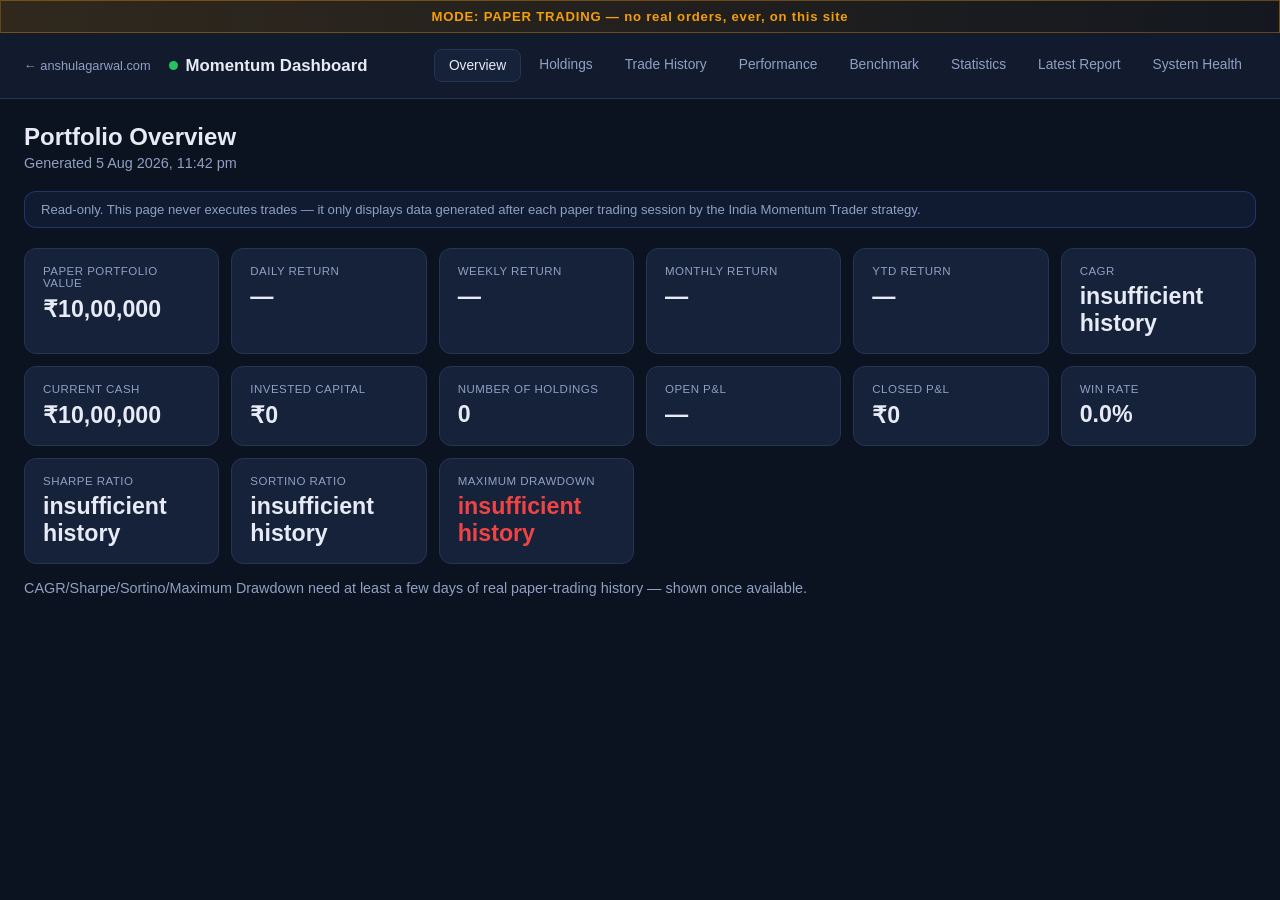
==== momentum-dashboard/index.html @ f4959e39 "Add Momentum Dashboard section Read-only, live-updating dashboard for the India Momentum Trader pape" ====
<!doctype html>
<html lang="en">
<head>
<meta charset="utf-8">
<meta name="viewport" content="width=device-width, initial-scale=1">
<title>Momentum Dashboard — Anshul Agarwal</title>
<meta name="description" content="Read-only performance dashboard for the India Momentum Trader paper portfolio.">
<link rel="stylesheet" href="assets/style.css">
</head>
<body>
<div class="mode-banner">MODE: PAPER TRADING — no real orders, ever, on this site</div>
<div class="topbar">
  <div class="brand"><a href="../index.html" class="back">← anshulagarwal.com</a><span class="dot"></span> Momentum Dashboard</div>
  <nav class="tabs" id="nav-tabs"></nav>
</div>
<main>
  <h1>Portfolio Overview</h1>
  <p class="subtitle" id="generated-at">Loading…</p>
  <div class="read-only-banner">Read-only. This page never executes trades — it only displays data generated after each paper trading session by the India Momentum Trader strategy.</div>

  <div class="kpi-grid" id="kpi-grid"></div>

  <p class="subtitle" id="insufficient-note" style="display:none;"></p>
</main>
<script src="assets/app.js"></script>
<script>
(async function () {
  renderNav("index.html");
  const portfolio = await fetchJSON("portfolio.json");

  document.getElementById("generated-at").textContent = portfolio
    ? `Generated ${fmtDate(portfolio.generated_at)}`
    : "No data yet — the dashboard updates after the next paper trading session.";

  const kpiGrid = document.getElementById("kpi-grid");
  if (!portfolio) {
    kpiGrid.innerHTML = emptyState("No portfolio.json yet.");
    return;
  }

  const cards = [
    { label: "Paper Portfolio Value", value: fmtCurrency(portfolio.portfolio_value) },
    { label: "Daily Return", value: portfolio.today_return ? fmtPct(portfolio.today_return.change_pct) : "—", cls: portfolio.today_return ? signClass(portfolio.today_return.change_pct) : "" },
    { label: "Weekly Return", value: portfolio.weekly_return ? fmtPct(portfolio.weekly_return.change_pct) : "—", cls: portfolio.weekly_return ? signClass(portfolio.weekly_return.change_pct) : "" },
    { label: "Monthly Return", value: portfolio.monthly_return ? fmtPct(portfolio.monthly_return.change_pct) : "—", cls: portfolio.monthly_return ? signClass(portfolio.monthly_return.change_pct) : "" },
    { label: "YTD Return", value: portfolio.ytd_return ? fmtPct(portfolio.ytd_return.change_pct) : "—", cls: portfolio.ytd_return ? signClass(portfolio.ytd_return.change_pct) : "" },
    { label: "CAGR", value: portfolio.cagr_pct !== null ? fmtPct(portfolio.cagr_pct) : "insufficient history" },
    { label: "Current Cash", value: fmtCurrency(portfolio.cash) },
    { label: "Invested Capital", value: fmtCurrency(portfolio.invested_capital) },
    { label: "Number of Holdings", value: portfolio.num_holdings },
    { label: "Open P&L", value: fmtCurrency(portfolio.open_pnl), cls: signClass(portfolio.open_pnl) },
    { label: "Closed P&L", value: fmtCurrency(portfolio.closed_pnl), cls: signClass(portfolio.closed_pnl) },
    { label: "Win Rate", value: fmtPct(portfolio.win_rate_pct, 1) },
    { label: "Sharpe Ratio", value: portfolio.sharpe_ratio !== null ? fmtNum(portfolio.sharpe_ratio) : "insufficient history" },
    { label: "Sortino Ratio", value: portfolio.sortino_ratio !== null ? fmtNum(portfolio.sortino_ratio) : "insufficient history" },
    { label: "Maximum Drawdown", value: portfolio.max_drawdown_pct !== null ? fmtPct(portfolio.max_drawdown_pct) : "insufficient history", cls: "neg" },
  ];
  kpiGrid.innerHTML = cards.map(c => `
    <div class="kpi-card"><div class="label">${c.label}</div><div class="value ${c.cls || ""}">${c.value}</div></div>`).join("");

  if (!portfolio.equity_history_sufficient) {
    document.getElementById("insufficient-note").style.display = "block";
    document.getElementById("insufficient-note").textContent =
      "CAGR/Sharpe/Sortino/Maximum Drawdown need at least a few days of real paper-trading history — shown once available.";
  }
})();
</script>
</body>
</html>
---- momentum-dashboard/assets/style.css ----
:root {
  --bg: #0b1220;
  --bg-elevated: #121b2e;
  --card: #16213a;
  --border: #263553;
  --text: #e6ebf5;
  --text-muted: #8fa0c3;
  --accent: #4f8cff;
  --green: #22c55e;
  --red: #ef4444;
  --amber: #f59e0b;
  --radius: 12px;
}

* { box-sizing: border-box; }

html, body {
  margin: 0;
  padding: 0;
  background: var(--bg);
  color: var(--text);
  font-family: -apple-system, BlinkMacSystemFont, "Segoe UI", Roboto, Helvetica, Arial, sans-serif;
  -webkit-font-smoothing: antialiased;
}

a { color: var(--accent); text-decoration: none; }
a:hover { text-decoration: underline; }

.topbar {
  display: flex;
  align-items: center;
  justify-content: space-between;
  padding: 16px 24px;
  background: var(--bg-elevated);
  border-bottom: 1px solid var(--border);
  position: sticky;
  top: 0;
  z-index: 10;
  flex-wrap: wrap;
  gap: 12px;
}

.brand {
  font-weight: 700;
  font-size: 1.05rem;
  display: flex;
  align-items: center;
  gap: 8px;
}
.brand .dot { width: 9px; height: 9px; border-radius: 50%; background: var(--green); display: inline-block; }
.brand a.back { color: var(--text-muted); font-size: 0.8rem; font-weight: 500; margin-right: 10px; }

nav.tabs { display: flex; gap: 4px; flex-wrap: wrap; }
nav.tabs a {
  color: var(--text-muted);
  padding: 8px 14px;
  border-radius: 8px;
  font-size: 0.86rem;
  font-weight: 500;
}
nav.tabs a:hover { background: rgba(255,255,255,0.05); text-decoration: none; color: var(--text); }
nav.tabs a.active { background: var(--card); color: var(--text); border: 1px solid var(--border); }

.mode-banner {
  background: linear-gradient(90deg, rgba(245,158,11,0.16), rgba(245,158,11,0.04));
  border: 1px solid rgba(245,158,11,0.35);
  color: var(--amber);
  font-weight: 700;
  letter-spacing: 0.06em;
  font-size: 0.82rem;
  text-align: center;
  padding: 8px 12px;
}

main {
  max-width: 1280px;
  margin: 0 auto;
  padding: 24px;
}

h1 { font-size: 1.5rem; margin: 0 0 4px; }
h2 { font-size: 1.1rem; margin: 32px 0 12px; color: var(--text); border-bottom: 1px solid var(--border); padding-bottom: 8px; }
.subtitle { color: var(--text-muted); font-size: 0.9rem; margin: 0 0 20px; }

.kpi-grid {
  display: grid;
  grid-template-columns: repeat(auto-fit, minmax(170px, 1fr));
  gap: 12px;
  margin: 16px 0;
}
.kpi-card {
  background: var(--card);
  border: 1px solid var(--border);
  border-radius: var(--radius);
  padding: 16px 18px;
}
.kpi-card .label { color: var(--text-muted); font-size: 0.72rem; text-transform: uppercase; letter-spacing: 0.04em; }
.kpi-card .value { font-size: 1.45rem; font-weight: 700; margin-top: 6px; font-variant-numeric: tabular-nums; }
.kpi-card .value.pos { color: var(--green); }
.kpi-card .value.neg { color: var(--red); }
.kpi-card .sub { font-size: 0.76rem; color: var(--text-muted); margin-top: 2px; }

.panel {
  background: var(--card);
  border: 1px solid var(--border);
  border-radius: var(--radius);
  padding: 20px;
  margin-bottom: 20px;
}
.panel h3 { margin: 0 0 14px; font-size: 0.95rem; color: var(--text-muted); text-transform: uppercase; letter-spacing: 0.03em; }

.grid-2 { display: grid; grid-template-columns: 1fr 1fr; gap: 20px; }
.grid-3 { display: grid; grid-template-columns: repeat(3, 1fr); gap: 20px; }
@media (max-width: 860px) { .grid-2, .grid-3 { grid-template-columns: 1fr; } }

table { width: 100%; border-collapse: collapse; font-size: 0.86rem; }
th, td { text-align: left; padding: 9px 12px; border-bottom: 1px solid var(--border); white-space: nowrap; }
th { color: var(--text-muted); font-weight: 600; font-size: 0.72rem; text-transform: uppercase; letter-spacing: 0.03em; }
tbody tr:hover { background: rgba(255,255,255,0.03); }
.table-scroll { overflow-x: auto; }

.pos { color: var(--green); } .neg { color: var(--red); } .muted { color: var(--text-muted); }

.badge { display: inline-block; padding: 2px 9px; border-radius: 999px; font-size: 0.72rem; font-weight: 600; }
.badge.ok { background: rgba(34,197,94,0.15); color: var(--green); }
.badge.bad { background: rgba(239,68,68,0.15); color: var(--red); }
.badge.warn { background: rgba(245,158,11,0.15); color: var(--amber); }
.badge.na { background: rgba(143,160,195,0.15); color: var(--text-muted); }

.empty-state { color: var(--text-muted); text-align: center; padding: 40px 20px; font-size: 0.92rem; }

.footer-note { color: var(--text-muted); font-size: 0.78rem; text-align: center; margin: 32px 0 12px; }

canvas { max-width: 100%; }

.read-only-banner {
  background: rgba(79,140,255,0.08);
  border: 1px solid rgba(79,140,255,0.25);
  border-radius: var(--radius);
  padding: 10px 16px;
  font-size: 0.82rem;
  color: var(--text-muted);
  margin-bottom: 20px;
}

.pdf-list { list-style: none; padding: 0; margin: 0; }
.pdf-list li { padding: 8px 0; border-bottom: 1px solid var(--border); display: flex; justify-content: space-between; align-items: center; }
.pdf-list li:last-child { border-bottom: none; }
.pdf-list a.download { font-size: 0.82rem; }

@media (max-width: 640px) {
  main { padding: 16px; }
  .topbar { padding: 12px 16px; }
  nav.tabs a { padding: 6px 10px; font-size: 0.8rem; }
  table { font-size: 0.78rem; }
}
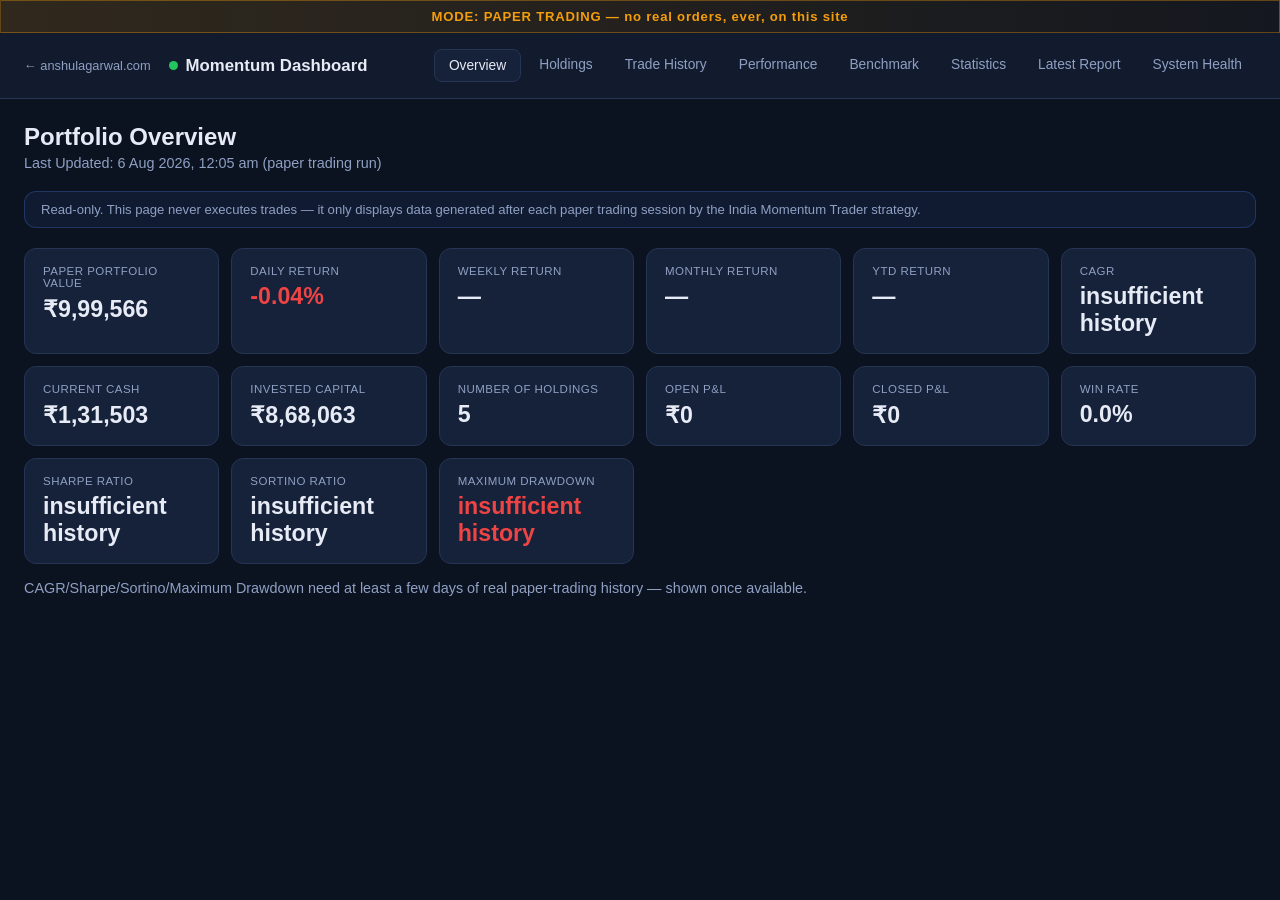
==== commit 3dc35c61: "Show real paper-trading-run timestamp on every dashboard page Replaces the script-generation timesta" ====
--- a/momentum-dashboard/index.html
+++ b/momentum-dashboard/index.html
@@ -29,7 +29,7 @@
   const portfolio = await fetchJSON("portfolio.json");
 
   document.getElementById("generated-at").textContent = portfolio
-    ? `Generated ${fmtDate(portfolio.generated_at)}`
+    ? `Last Updated: ${fmtDate(portfolio.as_of)} (paper trading run)`
     : "No data yet — the dashboard updates after the next paper trading session.";
 
   const kpiGrid = document.getElementById("kpi-grid");
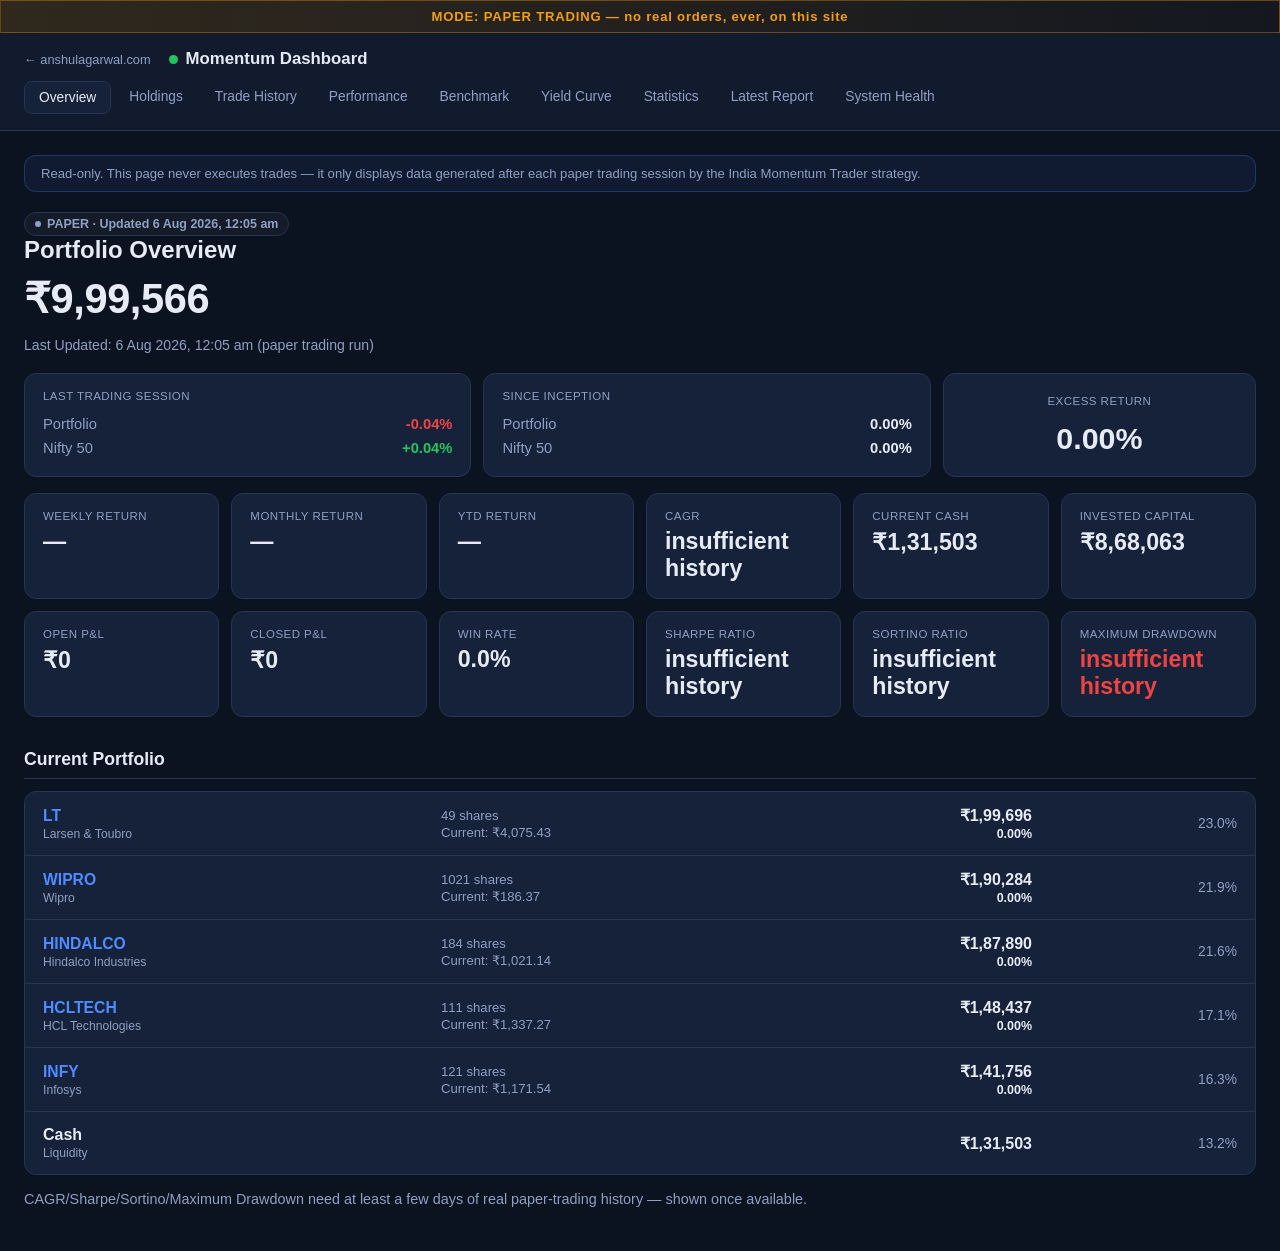
==== commit 58a182d6: "Redesign Overview and Trade History to mimic undervalued.ai's AI Fund layout - index.html: fund-styl" ====
--- a/momentum-dashboard/index.html
+++ b/momentum-dashboard/index.html
@@ -14,40 +14,94 @@
   <nav class="tabs" id="nav-tabs"></nav>
 </div>
 <main>
-  <h1>Portfolio Overview</h1>
-  <p class="subtitle" id="generated-at">Loading…</p>
   <div class="read-only-banner">Read-only. This page never executes trades — it only displays data generated after each paper trading session by the India Momentum Trader strategy.</div>
+
+  <div class="fund-hero">
+    <span class="market-status closed" id="market-status">Loading…</span>
+    <h1>Portfolio Overview</h1>
+    <div class="hero-value" id="hero-value">Loading…</div>
+    <p class="hero-sub" id="hero-sub"></p>
+
+    <div class="compare-grid" id="compare-grid" style="display:none;">
+      <div class="compare-card">
+        <div class="compare-label">Last Trading Session</div>
+        <div class="compare-row"><span class="compare-name">Portfolio</span><span class="compare-val" id="ltd-port"></span></div>
+        <div class="compare-row"><span class="compare-name" id="ltd-bench-name">Benchmark</span><span class="compare-val" id="ltd-bench"></span></div>
+      </div>
+      <div class="compare-card">
+        <div class="compare-label">Since Inception</div>
+        <div class="compare-row"><span class="compare-name">Portfolio</span><span class="compare-val" id="overall-port"></span></div>
+        <div class="compare-row"><span class="compare-name" id="overall-bench-name">Benchmark</span><span class="compare-val" id="overall-bench"></span></div>
+      </div>
+      <div class="compare-card excess">
+        <div class="compare-label">Excess Return</div>
+        <div class="excess-val" id="excess-val"></div>
+      </div>
+    </div>
+  </div>
 
   <div class="kpi-grid" id="kpi-grid"></div>
 
-  <p class="subtitle" id="insufficient-note" style="display:none;"></p>
+  <h2>Current Portfolio</h2>
+  <div class="position-list" id="position-list"></div>
+
+  <p class="subtitle" id="insufficient-note" style="display:none; margin-top:16px;"></p>
 </main>
 <script src="assets/app.js"></script>
 <script>
 (async function () {
   renderNav("index.html");
-  const portfolio = await fetchJSON("portfolio.json");
+  const [portfolio, holdings] = await Promise.all([fetchJSON("portfolio.json"), fetchJSON("holdings.json")]);
 
-  document.getElementById("generated-at").textContent = portfolio
+  document.getElementById("hero-sub").textContent = portfolio
     ? `Last Updated: ${fmtDate(portfolio.as_of)} (paper trading run)`
     : "No data yet — the dashboard updates after the next paper trading session.";
 
-  const kpiGrid = document.getElementById("kpi-grid");
+  const statusEl = document.getElementById("market-status");
+  statusEl.innerHTML = `<span class="live-dot"></span> ${portfolio ? "PAPER" : "—"} · Updated ${portfolio ? fmtDate(portfolio.as_of) : "—"}`;
+
   if (!portfolio) {
-    kpiGrid.innerHTML = emptyState("No portfolio.json yet.");
+    document.getElementById("hero-value").textContent = "—";
+    document.getElementById("kpi-grid").innerHTML = emptyState("No portfolio.json yet.");
+    document.getElementById("position-list").innerHTML = emptyState("No positions yet.");
     return;
   }
 
+  document.getElementById("hero-value").textContent = fmtCurrency(portfolio.portfolio_value);
+
+  const bc = portfolio.benchmark_comparison;
+  if (bc && bc.available) {
+    document.getElementById("compare-grid").style.display = "";
+    document.getElementById("ltd-bench-name").textContent = bc.benchmark_name;
+    document.getElementById("overall-bench-name").textContent = bc.benchmark_name;
+
+    const ltdPort = document.getElementById("ltd-port");
+    ltdPort.textContent = bc.portfolio_daily_pct !== null ? fmtPct(bc.portfolio_daily_pct) : "—";
+    ltdPort.className = "compare-val " + signClass(bc.portfolio_daily_pct);
+    const ltdBench = document.getElementById("ltd-bench");
+    ltdBench.textContent = fmtPct(bc.benchmark_daily_pct);
+    ltdBench.className = "compare-val " + signClass(bc.benchmark_daily_pct);
+
+    const ovPort = document.getElementById("overall-port");
+    ovPort.textContent = bc.portfolio_since_inception_pct !== null ? fmtPct(bc.portfolio_since_inception_pct) : "—";
+    ovPort.className = "compare-val " + signClass(bc.portfolio_since_inception_pct);
+    const ovBench = document.getElementById("overall-bench");
+    ovBench.textContent = bc.benchmark_since_inception_pct !== null ? fmtPct(bc.benchmark_since_inception_pct) : "—";
+    ovBench.className = "compare-val " + signClass(bc.benchmark_since_inception_pct);
+
+    const excessEl = document.getElementById("excess-val");
+    excessEl.textContent = bc.excess_return_pct !== null ? fmtPct(bc.excess_return_pct) : "—";
+    excessEl.className = "excess-val " + signClass(bc.excess_return_pct);
+  }
+
+  const kpiGrid = document.getElementById("kpi-grid");
   const cards = [
-    { label: "Paper Portfolio Value", value: fmtCurrency(portfolio.portfolio_value) },
-    { label: "Daily Return", value: portfolio.today_return ? fmtPct(portfolio.today_return.change_pct) : "—", cls: portfolio.today_return ? signClass(portfolio.today_return.change_pct) : "" },
     { label: "Weekly Return", value: portfolio.weekly_return ? fmtPct(portfolio.weekly_return.change_pct) : "—", cls: portfolio.weekly_return ? signClass(portfolio.weekly_return.change_pct) : "" },
     { label: "Monthly Return", value: portfolio.monthly_return ? fmtPct(portfolio.monthly_return.change_pct) : "—", cls: portfolio.monthly_return ? signClass(portfolio.monthly_return.change_pct) : "" },
     { label: "YTD Return", value: portfolio.ytd_return ? fmtPct(portfolio.ytd_return.change_pct) : "—", cls: portfolio.ytd_return ? signClass(portfolio.ytd_return.change_pct) : "" },
     { label: "CAGR", value: portfolio.cagr_pct !== null ? fmtPct(portfolio.cagr_pct) : "insufficient history" },
     { label: "Current Cash", value: fmtCurrency(portfolio.cash) },
     { label: "Invested Capital", value: fmtCurrency(portfolio.invested_capital) },
-    { label: "Number of Holdings", value: portfolio.num_holdings },
     { label: "Open P&L", value: fmtCurrency(portfolio.open_pnl), cls: signClass(portfolio.open_pnl) },
     { label: "Closed P&L", value: fmtCurrency(portfolio.closed_pnl), cls: signClass(portfolio.closed_pnl) },
     { label: "Win Rate", value: fmtPct(portfolio.win_rate_pct, 1) },
@@ -58,6 +112,35 @@
   kpiGrid.innerHTML = cards.map(c => `
     <div class="kpi-card"><div class="label">${c.label}</div><div class="value ${c.cls || ""}">${c.value}</div></div>`).join("");
 
+  const posList = document.getElementById("position-list");
+  const hRows = (holdings && holdings.holdings) || [];
+  if (!hRows.length) {
+    posList.innerHTML = emptyState("No open positions.");
+  } else {
+    posList.innerHTML = hRows.map(h => `
+      <div class="position-row">
+        <div class="position-ticker">
+          <a href="holdings.html">${h.ticker.replace(".NS", "")}</a>
+          <span class="position-company">${h.company || h.sector || ""}</span>
+        </div>
+        <div class="position-mid">
+          <span>${h.shares} shares</span>
+          <span>Current: ${fmtCurrency(h.current_price, 2)}</span>
+        </div>
+        <div class="position-value">
+          ${fmtCurrency(h.current_price * h.shares)}
+          <span class="position-change ${signClass(h.current_return_pct)}">${fmtPct(h.current_return_pct)}</span>
+        </div>
+        <div class="position-weight">${h.weight_pct !== null ? h.weight_pct.toFixed(1) + "%" : "—"}</div>
+      </div>`).join("") + `
+      <div class="position-row cash-row">
+        <div class="position-ticker"><span style="font-weight:700;">Cash</span><span class="position-company">Liquidity</span></div>
+        <div class="position-mid"></div>
+        <div class="position-value">${fmtCurrency(portfolio.cash)}</div>
+        <div class="position-weight">${portfolio.portfolio_value ? (portfolio.cash / portfolio.portfolio_value * 100).toFixed(1) + "%" : "—"}</div>
+      </div>`;
+  }
+
   if (!portfolio.equity_history_sufficient) {
     document.getElementById("insufficient-note").style.display = "block";
     document.getElementById("insufficient-note").textContent =
--- a/momentum-dashboard/assets/style.css
+++ b/momentum-dashboard/assets/style.css
@@ -23,8 +23,39 @@
   -webkit-font-smoothing: antialiased;
 }
 
-a { color: var(--accent); text-decoration: none; }
+/* Fixed, viewport-sized glow layer (not on body's own background) so it
+   never scrolls/repeats oddly, and stays subtle rather than a flat panel
+   of color — this alone is most of the difference between "a dashboard"
+   and something that feels like it has depth. */
+body::before {
+  content: "";
+  position: fixed;
+  inset: 0;
+  z-index: -1;
+  background:
+    radial-gradient(760px circle at 12% -10%, rgba(79,140,255,0.10), transparent 55%),
+    radial-gradient(620px circle at 100% 0%, rgba(34,197,94,0.06), transparent 50%);
+  pointer-events: none;
+}
+
+a { color: var(--accent); text-decoration: none; transition: color 0.15s ease; }
 a:hover { text-decoration: underline; }
+
+@media (prefers-reduced-motion: no-preference) {
+  @keyframes fadeInUp { from { opacity: 0; transform: translateY(10px); } to { opacity: 1; transform: translateY(0); } }
+  .kpi-card, .panel {
+    animation: fadeInUp 0.45s cubic-bezier(0.16, 1, 0.3, 1) both;
+  }
+  /* Stagger by position so cards settle in one after another rather than
+     all popping at once — index within each grid/section, capped so a
+     long table page doesn't end with a multi-second last delay. */
+  .kpi-grid > *:nth-child(1), .panel:nth-of-type(1) { animation-delay: 0.02s; }
+  .kpi-grid > *:nth-child(2), .panel:nth-of-type(2) { animation-delay: 0.06s; }
+  .kpi-grid > *:nth-child(3), .panel:nth-of-type(3) { animation-delay: 0.10s; }
+  .kpi-grid > *:nth-child(4), .panel:nth-of-type(4) { animation-delay: 0.14s; }
+  .kpi-grid > *:nth-child(5), .panel:nth-of-type(5) { animation-delay: 0.18s; }
+  .kpi-grid > *:nth-child(n+6) { animation-delay: 0.20s; }
+}
 
 .topbar {
   display: flex;
@@ -57,8 +88,9 @@
   border-radius: 8px;
   font-size: 0.86rem;
   font-weight: 500;
-}
-nav.tabs a:hover { background: rgba(255,255,255,0.05); text-decoration: none; color: var(--text); }
+  transition: background-color 0.15s ease, color 0.15s ease, transform 0.15s ease;
+}
+nav.tabs a:hover { background: rgba(255,255,255,0.05); text-decoration: none; color: var(--text); transform: translateY(-1px); }
 nav.tabs a.active { background: var(--card); color: var(--text); border: 1px solid var(--border); }
 
 .mode-banner {
@@ -93,7 +125,9 @@
   border: 1px solid var(--border);
   border-radius: var(--radius);
   padding: 16px 18px;
-}
+  transition: transform 0.2s cubic-bezier(0.16, 1, 0.3, 1), border-color 0.2s ease, box-shadow 0.2s ease;
+}
+.kpi-card:hover { transform: translateY(-2px); border-color: rgba(79,140,255,0.4); box-shadow: 0 8px 24px -12px rgba(0,0,0,0.5); }
 .kpi-card .label { color: var(--text-muted); font-size: 0.72rem; text-transform: uppercase; letter-spacing: 0.04em; }
 .kpi-card .value { font-size: 1.45rem; font-weight: 700; margin-top: 6px; font-variant-numeric: tabular-nums; }
 .kpi-card .value.pos { color: var(--green); }
@@ -106,7 +140,9 @@
   border-radius: var(--radius);
   padding: 20px;
   margin-bottom: 20px;
-}
+  transition: border-color 0.2s ease;
+}
+.panel:hover { border-color: rgba(255,255,255,0.14); }
 .panel h3 { margin: 0 0 14px; font-size: 0.95rem; color: var(--text-muted); text-transform: uppercase; letter-spacing: 0.03em; }
 
 .grid-2 { display: grid; grid-template-columns: 1fr 1fr; gap: 20px; }
@@ -116,8 +152,11 @@
 table { width: 100%; border-collapse: collapse; font-size: 0.86rem; }
 th, td { text-align: left; padding: 9px 12px; border-bottom: 1px solid var(--border); white-space: nowrap; }
 th { color: var(--text-muted); font-weight: 600; font-size: 0.72rem; text-transform: uppercase; letter-spacing: 0.03em; }
-tbody tr:hover { background: rgba(255,255,255,0.03); }
+tbody tr { transition: background-color 0.12s ease; }
+tbody tr:hover { background: rgba(255,255,255,0.04); }
 .table-scroll { overflow-x: auto; }
+
+canvas { cursor: crosshair; }
 
 .pos { color: var(--green); } .neg { color: var(--red); } .muted { color: var(--text-muted); }
 
@@ -148,6 +187,107 @@
 .pdf-list li:last-child { border-bottom: none; }
 .pdf-list a.download { font-size: 0.82rem; }
 
+/* ── Fund overview hero (index.html) — mirrors the "AI Fund Overview"
+   layout pattern: headline value, day-vs-benchmark and since-inception
+   -vs-benchmark comparisons side by side, excess return called out on
+   its own. ─────────────────────────────────────────────────────────── */
+.fund-hero { margin-bottom: 8px; }
+.market-status {
+  display: inline-flex; align-items: center; gap: 6px;
+  font-size: 0.78rem; color: var(--text-muted); font-weight: 600;
+  padding: 4px 10px; border-radius: 999px; background: rgba(255,255,255,0.04);
+  border: 1px solid var(--border);
+}
+.market-status .live-dot { width: 6px; height: 6px; border-radius: 50%; background: var(--green); }
+.market-status.closed .live-dot { background: var(--text-muted); }
+@media (prefers-reduced-motion: no-preference) {
+  .market-status:not(.closed) .live-dot { animation: pulseDot 1.8s ease-in-out infinite; }
+  @keyframes pulseDot { 0%, 100% { opacity: 1; } 50% { opacity: 0.35; } }
+}
+
+.hero-value { font-size: 2.6rem; font-weight: 800; margin: 10px 0 2px; font-variant-numeric: tabular-nums; letter-spacing: -0.01em; }
+.hero-sub { color: var(--text-muted); font-size: 0.88rem; margin-bottom: 20px; }
+
+.compare-grid { display: grid; grid-template-columns: 1fr 1fr 0.7fr; gap: 12px; margin-bottom: 8px; }
+@media (max-width: 760px) { .compare-grid { grid-template-columns: 1fr; } }
+.compare-card {
+  background: var(--card); border: 1px solid var(--border); border-radius: var(--radius);
+  padding: 16px 18px; transition: border-color 0.2s ease, transform 0.2s cubic-bezier(0.16,1,0.3,1);
+}
+.compare-card:hover { border-color: rgba(79,140,255,0.35); transform: translateY(-2px); }
+.compare-label { color: var(--text-muted); font-size: 0.72rem; text-transform: uppercase; letter-spacing: 0.04em; margin-bottom: 10px; }
+.compare-row { display: flex; justify-content: space-between; align-items: baseline; padding: 4px 0; font-size: 0.92rem; }
+.compare-row .compare-name { color: var(--text-muted); }
+.compare-val { font-weight: 700; font-variant-numeric: tabular-nums; }
+.compare-card.excess { display: flex; flex-direction: column; justify-content: center; align-items: center; text-align: center; }
+.excess-val { font-size: 1.9rem; font-weight: 800; margin-top: 4px; font-variant-numeric: tabular-nums; }
+
+/* ── Position rows (index.html "Current Portfolio") — compact
+   ticker/shares/price/value/day-change/weight line, denser and more
+   scannable than a full table for a short holdings list. ────────────── */
+.position-list { display: flex; flex-direction: column; gap: 1px; background: var(--border); border-radius: var(--radius); overflow: hidden; border: 1px solid var(--border); }
+.position-row {
+  display: grid;
+  grid-template-columns: 1.4fr 1fr 1.1fr 0.7fr;
+  align-items: center;
+  gap: 12px;
+  padding: 14px 18px;
+  background: var(--card);
+  transition: background-color 0.15s ease;
+}
+.position-row:hover { background: var(--bg-elevated); }
+.position-row.cash-row { grid-template-columns: 1.4fr 1fr 1.1fr 0.7fr; }
+.position-ticker { display: flex; flex-direction: column; gap: 2px; }
+.position-ticker a { font-weight: 700; font-size: 0.98rem; }
+.position-company { color: var(--text-muted); font-size: 0.76rem; }
+.position-mid { display: flex; flex-direction: column; gap: 2px; font-size: 0.82rem; color: var(--text-muted); font-variant-numeric: tabular-nums; }
+.position-value { text-align: right; font-weight: 700; font-variant-numeric: tabular-nums; }
+.position-change { display: block; font-size: 0.78rem; font-weight: 600; margin-top: 2px; }
+.position-weight { text-align: right; color: var(--text-muted); font-size: 0.86rem; font-variant-numeric: tabular-nums; }
+@media (max-width: 640px) {
+  .position-row { grid-template-columns: 1fr 1fr; row-gap: 6px; }
+  .position-weight { text-align: left; }
+}
+
+/* ── Trade cards (trades.html) — BUY/SELL badge, real mechanical reason
+   (not fabricated narrative), bought->sold flow for closed trades. ──── */
+.trade-card {
+  background: var(--card); border: 1px solid var(--border); border-radius: var(--radius);
+  padding: 18px 20px; margin-bottom: 14px; transition: border-color 0.2s ease, transform 0.2s cubic-bezier(0.16,1,0.3,1);
+}
+.trade-card:hover { border-color: rgba(255,255,255,0.16); transform: translateY(-1px); }
+.trade-card-header { display: flex; align-items: center; gap: 10px; margin-bottom: 12px; flex-wrap: wrap; }
+.trade-badge { font-size: 0.72rem; font-weight: 800; letter-spacing: 0.05em; padding: 3px 10px; border-radius: 6px; }
+.trade-badge.buy { background: rgba(34,197,94,0.15); color: var(--green); }
+.trade-badge.sell { background: rgba(79,140,255,0.15); color: var(--accent); }
+.trade-date { color: var(--text-muted); font-size: 0.8rem; }
+.trade-ticker { font-weight: 700; font-size: 1.02rem; }
+.trade-company { color: var(--text-muted); font-size: 0.85rem; }
+.trade-headline-val { margin-left: auto; text-align: right; font-weight: 800; font-size: 1.1rem; font-variant-numeric: tabular-nums; }
+.trade-headline-sub { color: var(--text-muted); font-size: 0.78rem; text-align: right; }
+
+.trade-reason-label { color: var(--text-muted); font-size: 0.72rem; text-transform: uppercase; letter-spacing: 0.04em; margin-bottom: 4px; }
+.trade-reason-text { font-size: 0.9rem; line-height: 1.5; margin-bottom: 12px; }
+
+.roundtrip { display: flex; align-items: center; gap: 10px; font-size: 0.86rem; margin-bottom: 12px; flex-wrap: wrap; }
+.roundtrip .rt-leg { display: flex; flex-direction: column; }
+.roundtrip .rt-leg .rt-label { color: var(--text-muted); font-size: 0.7rem; text-transform: uppercase; letter-spacing: 0.03em; }
+.roundtrip .rt-leg .rt-val { font-weight: 700; font-variant-numeric: tabular-nums; }
+.roundtrip .rt-arrow { color: var(--text-muted); }
+
+.trade-stats-grid { display: grid; grid-template-columns: repeat(auto-fit, minmax(120px, 1fr)); gap: 10px; padding-top: 12px; border-top: 1px solid var(--border); }
+.trade-stat .label { color: var(--text-muted); font-size: 0.7rem; text-transform: uppercase; letter-spacing: 0.03em; }
+.trade-stat .value { font-size: 0.9rem; font-weight: 600; margin-top: 2px; font-variant-numeric: tabular-nums; }
+
+.trade-filter { display: flex; gap: 8px; margin-bottom: 16px; }
+.trade-filter button {
+  background: var(--card); border: 1px solid var(--border); color: var(--text-muted);
+  padding: 6px 14px; border-radius: 999px; font-size: 0.82rem; font-weight: 600; cursor: pointer;
+  transition: all 0.15s ease;
+}
+.trade-filter button:hover { color: var(--text); border-color: rgba(79,140,255,0.4); }
+.trade-filter button.active { background: var(--accent); color: #fff; border-color: var(--accent); }
+
 @media (max-width: 640px) {
   main { padding: 16px; }
   .topbar { padding: 12px 16px; }
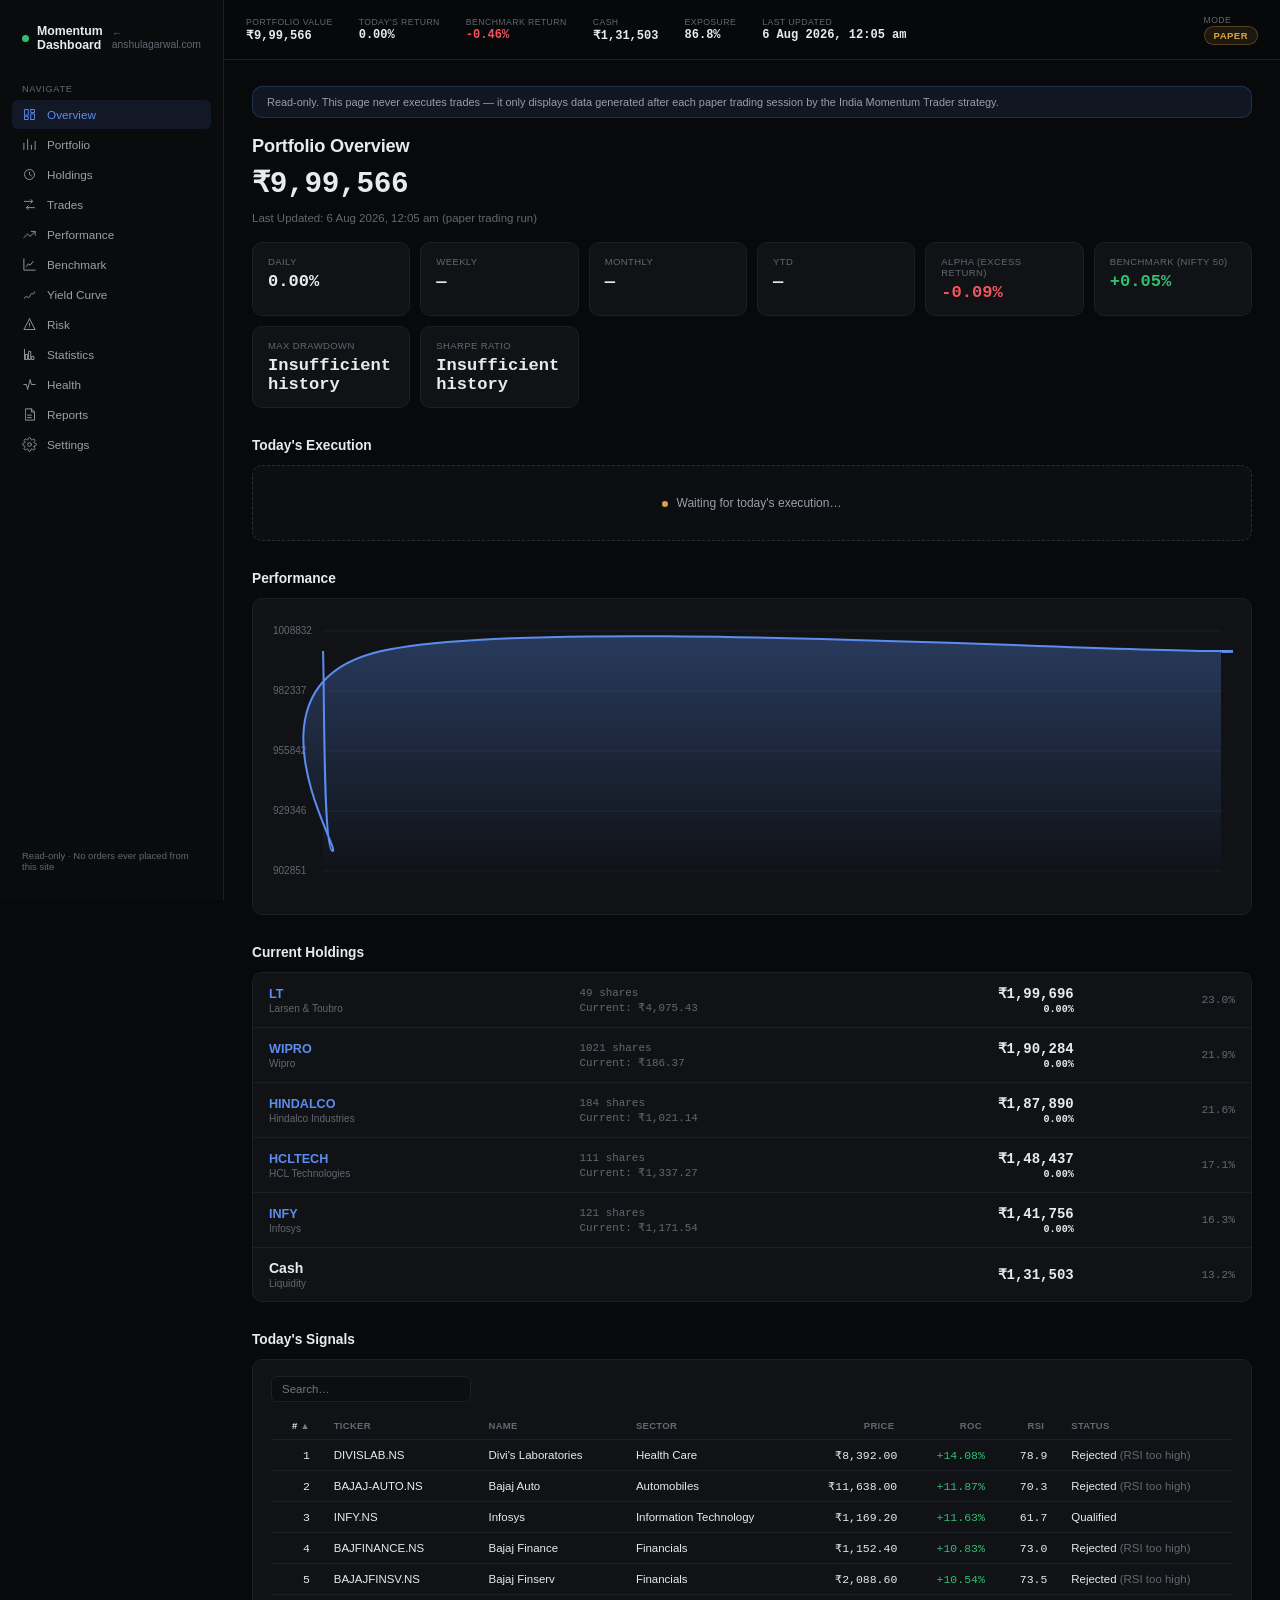
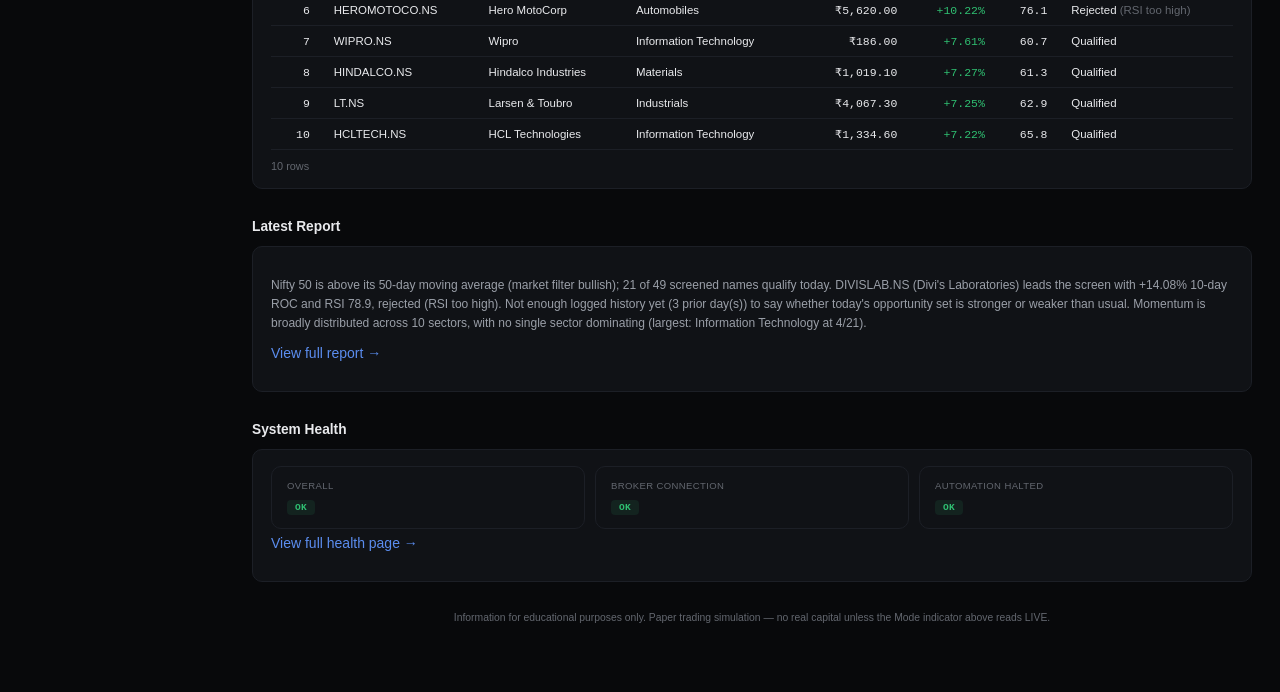
==== commit 750ce92b: "Institutional redesign: sidebar nav, real today's-execution status, new pages No changes to trading " ====
--- a/momentum-dashboard/index.html
+++ b/momentum-dashboard/index.html
@@ -3,114 +3,131 @@
 <head>
 <meta charset="utf-8">
 <meta name="viewport" content="width=device-width, initial-scale=1">
-<title>Momentum Dashboard — Anshul Agarwal</title>
-<meta name="description" content="Read-only performance dashboard for the India Momentum Trader paper portfolio.">
-<link rel="stylesheet" href="assets/style.css">
+<title>Momentum Dashboard — Overview</title>
+<meta name="description" content="Read-only institutional-style analytics dashboard for the India Momentum Trader paper portfolio.">
+<link rel="stylesheet" href="assets/style.css?v=2">
 </head>
 <body>
-<div class="mode-banner">MODE: PAPER TRADING — no real orders, ever, on this site</div>
-<div class="topbar">
-  <div class="brand"><a href="../index.html" class="back">← anshulagarwal.com</a><span class="dot"></span> Momentum Dashboard</div>
-  <nav class="tabs" id="nav-tabs"></nav>
+<div class="app-shell" id="app-root">
+  <aside class="sidebar">
+    <div class="sidebar-brand">
+      <span class="dot"></span> Momentum Dashboard
+      <a href="../index.html" class="back">← anshulagarwal.com</a>
+    </div>
+    <div class="sidebar-section-label">Navigate</div>
+    <nav class="sidebar-nav"></nav>
+    <div class="sidebar-footer">Read-only · No orders ever placed from this site</div>
+  </aside>
+  <div>
+    <div class="topbar-v2">
+      <button class="sidebar-toggle" aria-label="Toggle menu">
+        <svg width="16" height="16" viewBox="0 0 24 24" fill="none" stroke="currentColor" stroke-width="2" stroke-linecap="round"><path d="M3 6h18M3 12h18M3 18h18"/></svg>
+      </button>
+      <div class="stat-chip"><span class="stat-label">Portfolio Value</span><span class="stat-value" id="tb-value">—</span></div>
+      <div class="stat-chip"><span class="stat-label">Today's Return</span><span class="stat-value" id="tb-today">—</span></div>
+      <div class="stat-chip"><span class="stat-label">Benchmark Return</span><span class="stat-value" id="tb-bench">—</span></div>
+      <div class="stat-chip"><span class="stat-label">Cash</span><span class="stat-value" id="tb-cash">—</span></div>
+      <div class="stat-chip"><span class="stat-label">Exposure</span><span class="stat-value" id="tb-exposure">—</span></div>
+      <div class="stat-chip"><span class="stat-label">Last Updated</span><span class="stat-value" id="tb-updated">—</span></div>
+      <div class="stat-chip mode-chip"><span class="stat-label">Mode</span><span class="mode-pill" id="tb-mode">—</span></div>
+    </div>
+    <main class="content">
+      <div class="read-only-banner fade-in">Read-only. This page never executes trades — it only displays data generated after each paper trading session by the India Momentum Trader strategy.</div>
+
+      <h1 class="fade-in">Portfolio Overview</h1>
+      <div class="hero-value fade-in" id="hero-value">—</div>
+      <p class="hero-sub fade-in" id="hero-sub">Loading…</p>
+
+      <div class="kpi-grid" id="hero-kpi-grid"></div>
+
+      <h2>Today's Execution</h2>
+      <div id="execution-status"></div>
+
+      <h2>Performance</h2>
+      <div class="panel fade-in">
+        <canvas id="equity-canvas" style="width:100%; height:280px;"></canvas>
+      </div>
+
+      <h2>Current Holdings</h2>
+      <div class="position-list fade-in" id="position-list"></div>
+
+      <h2>Today's Signals</h2>
+      <div class="panel fade-in">
+        <div id="signals-table"></div>
+      </div>
+
+      <h2>Latest Report</h2>
+      <div class="panel fade-in" id="latest-report-panel"></div>
+
+      <h2>System Health</h2>
+      <div class="panel fade-in" id="health-summary-panel"></div>
+
+      <p class="footer-note">Information for educational purposes only. Paper trading simulation — no real capital unless the Mode indicator above reads LIVE.</p>
+    </main>
+  </div>
 </div>
-<main>
-  <div class="read-only-banner">Read-only. This page never executes trades — it only displays data generated after each paper trading session by the India Momentum Trader strategy.</div>
-
-  <div class="fund-hero">
-    <span class="market-status closed" id="market-status">Loading…</span>
-    <h1>Portfolio Overview</h1>
-    <div class="hero-value" id="hero-value">Loading…</div>
-    <p class="hero-sub" id="hero-sub"></p>
-
-    <div class="compare-grid" id="compare-grid" style="display:none;">
-      <div class="compare-card">
-        <div class="compare-label">Last Trading Session</div>
-        <div class="compare-row"><span class="compare-name">Portfolio</span><span class="compare-val" id="ltd-port"></span></div>
-        <div class="compare-row"><span class="compare-name" id="ltd-bench-name">Benchmark</span><span class="compare-val" id="ltd-bench"></span></div>
-      </div>
-      <div class="compare-card">
-        <div class="compare-label">Since Inception</div>
-        <div class="compare-row"><span class="compare-name">Portfolio</span><span class="compare-val" id="overall-port"></span></div>
-        <div class="compare-row"><span class="compare-name" id="overall-bench-name">Benchmark</span><span class="compare-val" id="overall-bench"></span></div>
-      </div>
-      <div class="compare-card excess">
-        <div class="compare-label">Excess Return</div>
-        <div class="excess-val" id="excess-val"></div>
-      </div>
-    </div>
-  </div>
-
-  <div class="kpi-grid" id="kpi-grid"></div>
-
-  <h2>Current Portfolio</h2>
-  <div class="position-list" id="position-list"></div>
-
-  <p class="subtitle" id="insufficient-note" style="display:none; margin-top:16px;"></p>
-</main>
-<script src="assets/app.js"></script>
+<script src="assets/app.js?v=2"></script>
 <script>
 (async function () {
-  renderNav("index.html");
-  const [portfolio, holdings] = await Promise.all([fetchJSON("portfolio.json"), fetchJSON("holdings.json")]);
+  renderShell("index.html");
+  const [portfolio, holdings, performance, report, health] = await Promise.all([
+    fetchJSON("portfolio.json"), fetchJSON("holdings.json"), fetchJSON("performance.json"),
+    fetchJSON("latest_report.json"), fetchJSON("health.json"),
+  ]);
 
   document.getElementById("hero-sub").textContent = portfolio
     ? `Last Updated: ${fmtDate(portfolio.as_of)} (paper trading run)`
     : "No data yet — the dashboard updates after the next paper trading session.";
 
-  const statusEl = document.getElementById("market-status");
-  statusEl.innerHTML = `<span class="live-dot"></span> ${portfolio ? "PAPER" : "—"} · Updated ${portfolio ? fmtDate(portfolio.as_of) : "—"}`;
-
   if (!portfolio) {
     document.getElementById("hero-value").textContent = "—";
-    document.getElementById("kpi-grid").innerHTML = emptyState("No portfolio.json yet.");
-    document.getElementById("position-list").innerHTML = emptyState("No positions yet.");
-    return;
+    document.getElementById("hero-kpi-grid").innerHTML = emptyState("No portfolio.json yet.");
+  } else {
+    document.getElementById("hero-value").textContent = fmtCurrency(portfolio.portfolio_value);
+    const bc = portfolio.benchmark_comparison || {};
+    const cards = [
+      { label: "Daily", value: portfolio.today_return ? fmtPct(portfolio.today_return.change_pct) : "—", cls: portfolio.today_return ? signClass(portfolio.today_return.change_pct) : "" },
+      { label: "Weekly", value: portfolio.weekly_return ? fmtPct(portfolio.weekly_return.change_pct) : "—", cls: portfolio.weekly_return ? signClass(portfolio.weekly_return.change_pct) : "" },
+      { label: "Monthly", value: portfolio.monthly_return ? fmtPct(portfolio.monthly_return.change_pct) : "—", cls: portfolio.monthly_return ? signClass(portfolio.monthly_return.change_pct) : "" },
+      { label: "YTD", value: portfolio.ytd_return ? fmtPct(portfolio.ytd_return.change_pct) : "—", cls: portfolio.ytd_return ? signClass(portfolio.ytd_return.change_pct) : "" },
+      { label: "Alpha (Excess Return)", value: bc.available && bc.excess_return_pct !== null ? fmtPct(bc.excess_return_pct) : "—", cls: bc.available ? signClass(bc.excess_return_pct) : "" },
+      { label: `Benchmark (${bc.benchmark_name || "Nifty 50"})`, value: bc.available && bc.benchmark_since_inception_pct !== null ? fmtPct(bc.benchmark_since_inception_pct) : "—", cls: bc.available ? signClass(bc.benchmark_since_inception_pct) : "" },
+      { label: "Max Drawdown", value: portfolio.max_drawdown_pct !== null ? fmtPct(portfolio.max_drawdown_pct) : "Insufficient history", cls: portfolio.max_drawdown_pct !== null ? "neg" : "" },
+      { label: "Sharpe Ratio", value: portfolio.sharpe_ratio !== null ? fmtNum(portfolio.sharpe_ratio) : "Insufficient history" },
+    ];
+    document.getElementById("hero-kpi-grid").innerHTML = cards.map(c => `
+      <div class="kpi-card fade-in"><div class="label">${c.label}</div><div class="value ${c.cls || ""}">${c.value}</div></div>`).join("");
   }
 
-  document.getElementById("hero-value").textContent = fmtCurrency(portfolio.portfolio_value);
-
-  const bc = portfolio.benchmark_comparison;
-  if (bc && bc.available) {
-    document.getElementById("compare-grid").style.display = "";
-    document.getElementById("ltd-bench-name").textContent = bc.benchmark_name;
-    document.getElementById("overall-bench-name").textContent = bc.benchmark_name;
-
-    const ltdPort = document.getElementById("ltd-port");
-    ltdPort.textContent = bc.portfolio_daily_pct !== null ? fmtPct(bc.portfolio_daily_pct) : "—";
-    ltdPort.className = "compare-val " + signClass(bc.portfolio_daily_pct);
-    const ltdBench = document.getElementById("ltd-bench");
-    ltdBench.textContent = fmtPct(bc.benchmark_daily_pct);
-    ltdBench.className = "compare-val " + signClass(bc.benchmark_daily_pct);
-
-    const ovPort = document.getElementById("overall-port");
-    ovPort.textContent = bc.portfolio_since_inception_pct !== null ? fmtPct(bc.portfolio_since_inception_pct) : "—";
-    ovPort.className = "compare-val " + signClass(bc.portfolio_since_inception_pct);
-    const ovBench = document.getElementById("overall-bench");
-    ovBench.textContent = bc.benchmark_since_inception_pct !== null ? fmtPct(bc.benchmark_since_inception_pct) : "—";
-    ovBench.className = "compare-val " + signClass(bc.benchmark_since_inception_pct);
-
-    const excessEl = document.getElementById("excess-val");
-    excessEl.textContent = bc.excess_return_pct !== null ? fmtPct(bc.excess_return_pct) : "—";
-    excessEl.className = "excess-val " + signClass(bc.excess_return_pct);
+  // Today's Execution — never show placeholder/fabricated fills; only
+  // real fills from an execute (or confirmed intraday exit) entry whose
+  // own timestamp is actually today, IST. See json_export.py's
+  // build_latest_report_json() / _entry_ist_date().
+  const execEl = document.getElementById("execution-status");
+  const exec = report && report.today_execution;
+  if (!exec || !exec.executed) {
+    execEl.innerHTML = `<div class="wait-state"><span class="wait-dot"></span>Waiting for today's execution…</div>`;
+  } else if (!exec.fills || exec.fills.length === 0) {
+    execEl.innerHTML = `<div class="wait-state"><span class="wait-dot"></span>Execution complete — no trades today.</div>`;
+  } else {
+    execEl.innerHTML = `<div class="panel"><div class="table-scroll"><table><thead><tr>
+      <th>Symbol</th><th>Action</th><th>Qty</th><th>Price</th><th>Time</th></tr></thead><tbody>
+      ${exec.fills.map(f => `<tr>
+        <td class="text-cell"><strong>${(f.symbol || "").replace(".NS", "")}</strong></td>
+        <td class="${f.action === "BUY" ? "pos" : ""}">${f.action}</td>
+        <td>${f.qty}</td><td>${fmtCurrency(f.price, 2)}</td>
+        <td class="text-cell muted">${fmtDate(f.timestamp)}</td>
+      </tr>`).join("")}
+      </tbody></table></div></div>`;
   }
 
-  const kpiGrid = document.getElementById("kpi-grid");
-  const cards = [
-    { label: "Weekly Return", value: portfolio.weekly_return ? fmtPct(portfolio.weekly_return.change_pct) : "—", cls: portfolio.weekly_return ? signClass(portfolio.weekly_return.change_pct) : "" },
-    { label: "Monthly Return", value: portfolio.monthly_return ? fmtPct(portfolio.monthly_return.change_pct) : "—", cls: portfolio.monthly_return ? signClass(portfolio.monthly_return.change_pct) : "" },
-    { label: "YTD Return", value: portfolio.ytd_return ? fmtPct(portfolio.ytd_return.change_pct) : "—", cls: portfolio.ytd_return ? signClass(portfolio.ytd_return.change_pct) : "" },
-    { label: "CAGR", value: portfolio.cagr_pct !== null ? fmtPct(portfolio.cagr_pct) : "insufficient history" },
-    { label: "Current Cash", value: fmtCurrency(portfolio.cash) },
-    { label: "Invested Capital", value: fmtCurrency(portfolio.invested_capital) },
-    { label: "Open P&L", value: fmtCurrency(portfolio.open_pnl), cls: signClass(portfolio.open_pnl) },
-    { label: "Closed P&L", value: fmtCurrency(portfolio.closed_pnl), cls: signClass(portfolio.closed_pnl) },
-    { label: "Win Rate", value: fmtPct(portfolio.win_rate_pct, 1) },
-    { label: "Sharpe Ratio", value: portfolio.sharpe_ratio !== null ? fmtNum(portfolio.sharpe_ratio) : "insufficient history" },
-    { label: "Sortino Ratio", value: portfolio.sortino_ratio !== null ? fmtNum(portfolio.sortino_ratio) : "insufficient history" },
-    { label: "Maximum Drawdown", value: portfolio.max_drawdown_pct !== null ? fmtPct(portfolio.max_drawdown_pct) : "insufficient history", cls: "neg" },
-  ];
-  kpiGrid.innerHTML = cards.map(c => `
-    <div class="kpi-card"><div class="label">${c.label}</div><div class="value ${c.cls || ""}">${c.value}</div></div>`).join("");
+  if (performance && performance.available) {
+    simpleLineChart("equity-canvas", [
+      { label: "Portfolio", color: CHART_COLORS.portfolio, points: seriesFromDict(performance.equity_curve) },
+    ], { yDecimals: 0, tooltipLabel: (p) => fmtCurrency(p[1]) });
+  } else {
+    document.getElementById("equity-canvas").parentElement.innerHTML = emptyState("Not enough equity history yet.");
+  }
 
   const posList = document.getElementById("position-list");
   const hRows = (holdings && holdings.holdings) || [];
@@ -119,32 +136,52 @@
   } else {
     posList.innerHTML = hRows.map(h => `
       <div class="position-row">
-        <div class="position-ticker">
-          <a href="holdings.html">${h.ticker.replace(".NS", "")}</a>
-          <span class="position-company">${h.company || h.sector || ""}</span>
-        </div>
-        <div class="position-mid">
-          <span>${h.shares} shares</span>
-          <span>Current: ${fmtCurrency(h.current_price, 2)}</span>
-        </div>
-        <div class="position-value">
-          ${fmtCurrency(h.current_price * h.shares)}
-          <span class="position-change ${signClass(h.current_return_pct)}">${fmtPct(h.current_return_pct)}</span>
-        </div>
+        <div class="position-ticker"><a href="holdings.html">${h.ticker.replace(".NS", "")}</a><span class="position-company">${h.company || h.sector || ""}</span></div>
+        <div class="position-mid"><span>${h.shares} shares</span><span>Current: ${fmtCurrency(h.current_price, 2)}</span></div>
+        <div class="position-value">${fmtCurrency(h.current_price * h.shares)}<span class="position-change ${signClass(h.current_return_pct)}">${fmtPct(h.current_return_pct)}</span></div>
         <div class="position-weight">${h.weight_pct !== null ? h.weight_pct.toFixed(1) + "%" : "—"}</div>
-      </div>`).join("") + `
+      </div>`).join("") + (portfolio ? `
       <div class="position-row cash-row">
-        <div class="position-ticker"><span style="font-weight:700;">Cash</span><span class="position-company">Liquidity</span></div>
+        <div class="position-ticker"><span style="font-weight:650;">Cash</span><span class="position-company">Liquidity</span></div>
         <div class="position-mid"></div>
         <div class="position-value">${fmtCurrency(portfolio.cash)}</div>
         <div class="position-weight">${portfolio.portfolio_value ? (portfolio.cash / portfolio.portfolio_value * 100).toFixed(1) + "%" : "—"}</div>
-      </div>`;
+      </div>` : "");
   }
 
-  if (!portfolio.equity_history_sufficient) {
-    document.getElementById("insufficient-note").style.display = "block";
-    document.getElementById("insufficient-note").textContent =
-      "CAGR/Sharpe/Sortino/Maximum Drawdown need at least a few days of real paper-trading history — shown once available.";
+  const candidates = (report && report.top_10_candidates) || [];
+  renderDataTable("signals-table",
+    [
+      { key: "rank", label: "#", align: "right" },
+      { key: "ticker", label: "Ticker", textCell: true },
+      { key: "name", label: "Name", textCell: true },
+      { key: "sector", label: "Sector", textCell: true },
+      { key: "price", label: "Price", align: "right", format: (r) => fmtCurrency(r.price, 2) },
+      { key: "roc_pct", label: "ROC", align: "right", format: (r) => `<span class="${signClass(r.roc_pct)}">${fmtPct(r.roc_pct)}</span>` },
+      { key: "rsi", label: "RSI", align: "right", format: (r) => fmtNum(r.rsi, 1) },
+      { key: "status", label: "Status", textCell: true, format: (r) => r.status + (r.reason ? ` <span class="muted">(${r.reason})</span>` : "") },
+    ],
+    candidates,
+    { searchKeys: ["ticker", "name", "sector"], pageSize: 10, defaultSort: "rank", defaultSortDir: "asc", emptyMsg: "No screening data yet." }
+  );
+
+  const reportPanel = document.getElementById("latest-report-panel");
+  if (report && report.commentary) {
+    reportPanel.innerHTML = `<p style="line-height:1.6; color:var(--text-secondary); font-size:0.86rem;">${report.commentary}</p>
+      <p style="margin-top:10px;"><a href="report.html">View full report →</a></p>`;
+  } else {
+    reportPanel.innerHTML = emptyState("No report generated yet.") + `<p style="text-align:center;"><a href="report.html">View report page →</a></p>`;
+  }
+
+  const healthPanel = document.getElementById("health-summary-panel");
+  if (health) {
+    healthPanel.innerHTML = `<div class="kpi-grid" style="margin:0;">
+      <div class="kpi-card"><div class="label">Overall</div><div class="value">${statusBadge(health.overall_healthy)}</div></div>
+      <div class="kpi-card"><div class="label">Broker Connection</div><div class="value">${statusBadge(health.broker_connection ? health.broker_connection.ok : null)}</div></div>
+      <div class="kpi-card"><div class="label">Automation Halted</div><div class="value">${statusBadge(health.automation_halted === false ? true : health.automation_halted === true ? false : null)}</div></div>
+    </div><p style="margin-top:6px;"><a href="health.html">View full health page →</a></p>`;
+  } else {
+    healthPanel.innerHTML = emptyState("No health data yet.");
   }
 })();
 </script>
--- a/momentum-dashboard/assets/style.css
+++ b/momentum-dashboard/assets/style.css
@@ -1,15 +1,47 @@
+/* Momentum Dashboard — institutional analytics platform design system.
+   No external fonts/icons/CDNs (zero-dependency principle preserved) —
+   "premium typography" here means a careful system-font stack + tabular
+   monospace for numbers, not a webfont. */
+
 :root {
-  --bg: #0b1220;
-  --bg-elevated: #121b2e;
-  --card: #16213a;
-  --border: #263553;
-  --text: #e6ebf5;
-  --text-muted: #8fa0c3;
-  --accent: #4f8cff;
-  --green: #22c55e;
-  --red: #ef4444;
-  --amber: #f59e0b;
-  --radius: 12px;
+  /* Surface */
+  --bg: #08090b;
+  --bg-elevated: #0c0e11;
+  --sidebar-bg: #0a0b0d;
+  --card: #101216;
+  --card-hover: #131519;
+  --border: #1c1f26;
+  --border-strong: #2a2e37;
+
+  /* Text */
+  --text: #e9eaed;
+  --text-secondary: #9a9fa8;
+  --text-muted: #63676f;
+
+  /* Semantic — used only for their stated meaning, never decoration */
+  --green: #2fbf71;
+  --green-bg: rgba(47, 191, 113, 0.10);
+  --red: #f0555c;
+  --red-bg: rgba(240, 85, 92, 0.10);
+  --blue: #5b8def;
+  --blue-bg: rgba(91, 141, 239, 0.10);
+  --amber: #d9a441;
+  --amber-bg: rgba(217, 164, 65, 0.10);
+
+  --shadow-sm: 0 1px 2px rgba(0, 0, 0, 0.35);
+  --shadow-md: 0 6px 20px -8px rgba(0, 0, 0, 0.5);
+
+  --radius-sm: 6px;
+  --radius: 10px;
+  --radius-lg: 14px;
+
+  --sidebar-w: 224px;
+  --topbar-h: 60px;
+
+  --font-sans: -apple-system, BlinkMacSystemFont, "Segoe UI Variable", "Segoe UI", Inter, Roboto, Helvetica, Arial, sans-serif;
+  --font-mono: ui-monospace, "SF Mono", "Cascadia Code", "Roboto Mono", Consolas, monospace;
+
+  color-scheme: dark;
 }
 
 * { box-sizing: border-box; }
@@ -19,278 +51,331 @@
   padding: 0;
   background: var(--bg);
   color: var(--text);
-  font-family: -apple-system, BlinkMacSystemFont, "Segoe UI", Roboto, Helvetica, Arial, sans-serif;
+  font-family: var(--font-sans);
+  font-size: 14px;
   -webkit-font-smoothing: antialiased;
-}
-
-/* Fixed, viewport-sized glow layer (not on body's own background) so it
-   never scrolls/repeats oddly, and stays subtle rather than a flat panel
-   of color — this alone is most of the difference between "a dashboard"
-   and something that feels like it has depth. */
-body::before {
-  content: "";
-  position: fixed;
-  inset: 0;
-  z-index: -1;
-  background:
-    radial-gradient(760px circle at 12% -10%, rgba(79,140,255,0.10), transparent 55%),
-    radial-gradient(620px circle at 100% 0%, rgba(34,197,94,0.06), transparent 50%);
-  pointer-events: none;
-}
-
-a { color: var(--accent); text-decoration: none; transition: color 0.15s ease; }
+  text-rendering: optimizeLegibility;
+  /* Hard safety net: the topbar's stat-chip row is intentionally allowed
+     to overflow ITS OWN box (scrolls via overflow-x:auto on .topbar-v2)
+     on narrow screens, but that must never translate into the whole page
+     gaining a horizontal scrollbar. */
+  overflow-x: hidden;
+  max-width: 100vw;
+}
+
+a { color: var(--blue); text-decoration: none; }
 a:hover { text-decoration: underline; }
 
+.num, .tabular { font-variant-numeric: tabular-nums; font-feature-settings: "tnum" 1; }
+
+::selection { background: rgba(91, 141, 239, 0.28); }
+
 @media (prefers-reduced-motion: no-preference) {
-  @keyframes fadeInUp { from { opacity: 0; transform: translateY(10px); } to { opacity: 1; transform: translateY(0); } }
-  .kpi-card, .panel {
-    animation: fadeInUp 0.45s cubic-bezier(0.16, 1, 0.3, 1) both;
+  @keyframes fadeIn { from { opacity: 0; transform: translateY(6px); } to { opacity: 1; transform: translateY(0); } }
+  .fade-in { animation: fadeIn 0.35s cubic-bezier(0.16, 1, 0.3, 1) both; }
+  .fade-in:nth-of-type(2) { animation-delay: 0.03s; }
+  .fade-in:nth-of-type(3) { animation-delay: 0.06s; }
+  .fade-in:nth-of-type(4) { animation-delay: 0.09s; }
+  .fade-in:nth-of-type(n+5) { animation-delay: 0.1s; }
+
+  @keyframes shimmer { 0% { background-position: -200px 0; } 100% { background-position: 200px 0; } }
+  .skeleton {
+    background: linear-gradient(90deg, var(--card) 25%, var(--card-hover) 37%, var(--card) 63%);
+    background-size: 400px 100%;
+    animation: shimmer 1.4s ease infinite;
+    border-radius: var(--radius-sm);
   }
-  /* Stagger by position so cards settle in one after another rather than
-     all popping at once — index within each grid/section, capped so a
-     long table page doesn't end with a multi-second last delay. */
-  .kpi-grid > *:nth-child(1), .panel:nth-of-type(1) { animation-delay: 0.02s; }
-  .kpi-grid > *:nth-child(2), .panel:nth-of-type(2) { animation-delay: 0.06s; }
-  .kpi-grid > *:nth-child(3), .panel:nth-of-type(3) { animation-delay: 0.10s; }
-  .kpi-grid > *:nth-child(4), .panel:nth-of-type(4) { animation-delay: 0.14s; }
-  .kpi-grid > *:nth-child(5), .panel:nth-of-type(5) { animation-delay: 0.18s; }
-  .kpi-grid > *:nth-child(n+6) { animation-delay: 0.20s; }
-}
-
-.topbar {
-  display: flex;
-  align-items: center;
-  justify-content: space-between;
-  padding: 16px 24px;
-  background: var(--bg-elevated);
-  border-bottom: 1px solid var(--border);
+}
+@media (prefers-reduced-motion: reduce) {
+  .skeleton { background: var(--card); }
+}
+
+/* ── App shell: sidebar + topbar + main ─────────────────────────────── */
+.app-shell {
+  display: grid;
+  grid-template-columns: var(--sidebar-w) 1fr;
+  min-height: 100vh;
+}
+/* Grid items default to min-width:auto, which lets a wide non-wrapping
+   child (the topbar's stat-chip row) force this whole column - and the
+   page - wider than the viewport instead of scrolling internally via its
+   own overflow-x:auto. min-width:0 here is what makes that internal
+   scroll actually take effect instead of blowing out the layout. */
+.app-shell > div { min-width: 0; width: 100%; }
+
+.sidebar {
+  grid-row: 1 / span 2;
+  background: var(--sidebar-bg);
+  border-right: 1px solid var(--border);
+  padding: 18px 12px;
   position: sticky;
   top: 0;
-  z-index: 10;
-  flex-wrap: wrap;
-  gap: 12px;
-}
-
-.brand {
-  font-weight: 700;
-  font-size: 1.05rem;
+  height: 100vh;
+  overflow-y: auto;
   display: flex;
-  align-items: center;
-  gap: 8px;
-}
-.brand .dot { width: 9px; height: 9px; border-radius: 50%; background: var(--green); display: inline-block; }
-.brand a.back { color: var(--text-muted); font-size: 0.8rem; font-weight: 500; margin-right: 10px; }
-
-nav.tabs { display: flex; gap: 4px; flex-wrap: wrap; }
-nav.tabs a {
-  color: var(--text-muted);
-  padding: 8px 14px;
-  border-radius: 8px;
-  font-size: 0.86rem;
-  font-weight: 500;
-  transition: background-color 0.15s ease, color 0.15s ease, transform 0.15s ease;
-}
-nav.tabs a:hover { background: rgba(255,255,255,0.05); text-decoration: none; color: var(--text); transform: translateY(-1px); }
-nav.tabs a.active { background: var(--card); color: var(--text); border: 1px solid var(--border); }
-
-.mode-banner {
-  background: linear-gradient(90deg, rgba(245,158,11,0.16), rgba(245,158,11,0.04));
-  border: 1px solid rgba(245,158,11,0.35);
-  color: var(--amber);
-  font-weight: 700;
-  letter-spacing: 0.06em;
-  font-size: 0.82rem;
-  text-align: center;
-  padding: 8px 12px;
-}
-
-main {
-  max-width: 1280px;
-  margin: 0 auto;
-  padding: 24px;
-}
-
-h1 { font-size: 1.5rem; margin: 0 0 4px; }
-h2 { font-size: 1.1rem; margin: 32px 0 12px; color: var(--text); border-bottom: 1px solid var(--border); padding-bottom: 8px; }
-.subtitle { color: var(--text-muted); font-size: 0.9rem; margin: 0 0 20px; }
-
-.kpi-grid {
-  display: grid;
-  grid-template-columns: repeat(auto-fit, minmax(170px, 1fr));
-  gap: 12px;
-  margin: 16px 0;
-}
-.kpi-card {
+  flex-direction: column;
+}
+.sidebar-brand {
+  display: flex; align-items: center; gap: 8px;
+  padding: 6px 10px 18px;
+  font-weight: 600; font-size: 0.88rem; color: var(--text);
+}
+.sidebar-brand .dot { width: 7px; height: 7px; border-radius: 50%; background: var(--green); flex-shrink: 0; }
+.sidebar-brand .back { color: var(--text-muted); font-size: 0.74rem; display: block; font-weight: 500; margin-top: 2px; }
+
+.sidebar-section-label {
+  font-size: 0.66rem; text-transform: uppercase; letter-spacing: 0.07em;
+  color: var(--text-muted); padding: 14px 10px 6px;
+}
+.sidebar-nav { display: flex; flex-direction: column; gap: 1px; }
+.sidebar-nav a {
+  display: flex; align-items: center; gap: 10px;
+  padding: 7px 10px; border-radius: var(--radius-sm);
+  color: var(--text-secondary); font-size: 0.84rem; font-weight: 500;
+  transition: background-color 0.14s ease, color 0.14s ease;
+}
+.sidebar-nav a:hover { background: rgba(255, 255, 255, 0.035); color: var(--text); text-decoration: none; }
+.sidebar-nav a.active { background: var(--blue-bg); color: var(--blue); }
+.sidebar-nav a .icon { width: 15px; height: 15px; flex-shrink: 0; opacity: 0.9; }
+.sidebar-footer { margin-top: auto; padding: 10px; font-size: 0.68rem; color: var(--text-muted); }
+
+.sidebar-toggle { display: none; }
+
+/* Top stats bar */
+.topbar-v2 {
+  height: var(--topbar-h);
+  border-bottom: 1px solid var(--border);
+  background: rgba(8, 9, 11, 0.85);
+  backdrop-filter: blur(10px);
+  -webkit-backdrop-filter: blur(10px);
+  position: sticky; top: 0; z-index: 20;
+  display: flex; align-items: center;
+  padding: 0 22px;
+  gap: 26px;
+  overflow-x: auto;
+}
+.stat-chip { display: flex; flex-direction: column; gap: 1px; white-space: nowrap; }
+.stat-chip .stat-label { font-size: 0.62rem; text-transform: uppercase; letter-spacing: 0.05em; color: var(--text-muted); }
+.stat-chip .stat-value { font-size: 0.86rem; font-weight: 650; font-family: var(--font-mono); font-variant-numeric: tabular-nums; }
+.stat-chip .stat-value.pos { color: var(--green); }
+.stat-chip .stat-value.neg { color: var(--red); }
+.stat-chip.mode-chip { margin-left: auto; }
+.stat-chip .mode-pill {
+  font-size: 0.68rem; font-weight: 700; letter-spacing: 0.05em;
+  padding: 3px 9px; border-radius: 999px;
+  background: var(--amber-bg); color: var(--amber); border: 1px solid rgba(217,164,65,0.3);
+}
+.stat-chip .mode-pill.live { background: var(--red-bg); color: var(--red); border-color: rgba(240,85,92,0.35); }
+
+main.content { padding: 26px 28px 60px; max-width: 1360px; }
+
+/* Legacy simple-nav (kept for any page not yet migrated) */
+.topbar { display: none; }
+.mode-banner { display: none; }
+
+h1 { font-size: 1.3rem; font-weight: 650; margin: 0 0 4px; letter-spacing: -0.01em; }
+h2 { font-size: 0.98rem; font-weight: 650; margin: 30px 0 12px; color: var(--text); }
+h3 { font-size: 0.86rem; font-weight: 650; margin: 0; }
+.subtitle { color: var(--text-muted); font-size: 0.82rem; margin: 0 0 18px; }
+.section-desc { color: var(--text-muted); font-size: 0.8rem; margin: -6px 0 16px; }
+
+/* ── Cards / panels — flatter, denser, institutional (not oversized) ─── */
+.panel {
   background: var(--card);
   border: 1px solid var(--border);
   border-radius: var(--radius);
   padding: 16px 18px;
-  transition: transform 0.2s cubic-bezier(0.16, 1, 0.3, 1), border-color 0.2s ease, box-shadow 0.2s ease;
-}
-.kpi-card:hover { transform: translateY(-2px); border-color: rgba(79,140,255,0.4); box-shadow: 0 8px 24px -12px rgba(0,0,0,0.5); }
-.kpi-card .label { color: var(--text-muted); font-size: 0.72rem; text-transform: uppercase; letter-spacing: 0.04em; }
-.kpi-card .value { font-size: 1.45rem; font-weight: 700; margin-top: 6px; font-variant-numeric: tabular-nums; }
+  margin-bottom: 16px;
+  transition: border-color 0.15s ease;
+}
+.panel:hover { border-color: var(--border-strong); }
+.panel-header { display: flex; align-items: center; justify-content: space-between; margin-bottom: 12px; }
+.panel h3 { color: var(--text-secondary); text-transform: uppercase; letter-spacing: 0.04em; font-size: 0.72rem; }
+
+.kpi-grid { display: grid; grid-template-columns: repeat(auto-fit, minmax(148px, 1fr)); gap: 10px; margin: 4px 0 20px; }
+.kpi-card {
+  background: var(--card); border: 1px solid var(--border); border-radius: var(--radius);
+  padding: 13px 15px;
+  transition: border-color 0.15s ease, transform 0.15s cubic-bezier(0.16,1,0.3,1);
+}
+.kpi-card:hover { border-color: var(--border-strong); transform: translateY(-1px); }
+.kpi-card .label { color: var(--text-muted); font-size: 0.68rem; text-transform: uppercase; letter-spacing: 0.04em; }
+.kpi-card .value { font-size: 1.22rem; font-weight: 650; margin-top: 5px; font-family: var(--font-mono); font-variant-numeric: tabular-nums; }
 .kpi-card .value.pos { color: var(--green); }
 .kpi-card .value.neg { color: var(--red); }
-.kpi-card .sub { font-size: 0.76rem; color: var(--text-muted); margin-top: 2px; }
-
-.panel {
-  background: var(--card);
-  border: 1px solid var(--border);
-  border-radius: var(--radius);
-  padding: 20px;
-  margin-bottom: 20px;
-  transition: border-color 0.2s ease;
-}
-.panel:hover { border-color: rgba(255,255,255,0.14); }
-.panel h3 { margin: 0 0 14px; font-size: 0.95rem; color: var(--text-muted); text-transform: uppercase; letter-spacing: 0.03em; }
-
-.grid-2 { display: grid; grid-template-columns: 1fr 1fr; gap: 20px; }
-.grid-3 { display: grid; grid-template-columns: repeat(3, 1fr); gap: 20px; }
-@media (max-width: 860px) { .grid-2, .grid-3 { grid-template-columns: 1fr; } }
-
-table { width: 100%; border-collapse: collapse; font-size: 0.86rem; }
-th, td { text-align: left; padding: 9px 12px; border-bottom: 1px solid var(--border); white-space: nowrap; }
-th { color: var(--text-muted); font-weight: 600; font-size: 0.72rem; text-transform: uppercase; letter-spacing: 0.03em; }
-tbody tr { transition: background-color 0.12s ease; }
-tbody tr:hover { background: rgba(255,255,255,0.04); }
-.table-scroll { overflow-x: auto; }
-
-canvas { cursor: crosshair; }
+.kpi-card .sub { font-size: 0.72rem; color: var(--text-muted); margin-top: 2px; }
+
+/* Hero (Overview) */
+.hero-value { font-size: 2.1rem; font-weight: 700; margin: 8px 0 2px; font-family: var(--font-mono); letter-spacing: -0.01em; }
+.hero-sub { color: var(--text-muted); font-size: 0.82rem; margin-bottom: 18px; }
+
+.compare-grid { display: grid; grid-template-columns: 1fr 1fr 0.66fr; gap: 10px; margin-bottom: 6px; }
+@media (max-width: 900px) { .compare-grid { grid-template-columns: 1fr; } }
+.compare-card { background: var(--card); border: 1px solid var(--border); border-radius: var(--radius); padding: 14px 16px; }
+.compare-label { color: var(--text-muted); font-size: 0.68rem; text-transform: uppercase; letter-spacing: 0.04em; margin-bottom: 8px; }
+.compare-row { display: flex; justify-content: space-between; align-items: baseline; padding: 3px 0; font-size: 0.86rem; }
+.compare-row .compare-name { color: var(--text-muted); }
+.compare-val { font-weight: 650; font-family: var(--font-mono); font-variant-numeric: tabular-nums; }
+.compare-card.excess { display: flex; flex-direction: column; justify-content: center; align-items: center; text-align: center; }
+.excess-val { font-size: 1.5rem; font-weight: 700; margin-top: 4px; font-family: var(--font-mono); }
+
+/* ── Tables — institutional density, sticky header, sort, search ─────── */
+.table-toolbar { display: flex; align-items: center; gap: 10px; margin-bottom: 10px; flex-wrap: wrap; }
+.table-search {
+  background: var(--bg-elevated); border: 1px solid var(--border); border-radius: var(--radius-sm);
+  color: var(--text); font-size: 0.82rem; padding: 6px 10px; min-width: 200px;
+  font-family: var(--font-sans);
+}
+.table-search:focus { outline: none; border-color: var(--blue); }
+.table-filter-group { display: flex; gap: 6px; }
+.chip-btn {
+  background: transparent; border: 1px solid var(--border); color: var(--text-secondary);
+  padding: 5px 11px; border-radius: 999px; font-size: 0.76rem; font-weight: 600; cursor: pointer;
+  transition: all 0.14s ease; font-family: var(--font-sans);
+}
+.chip-btn:hover { color: var(--text); border-color: var(--border-strong); }
+.chip-btn.active { background: var(--blue-bg); color: var(--blue); border-color: rgba(91,141,239,0.4); }
+
+table { width: 100%; border-collapse: collapse; font-size: 0.82rem; }
+th, td { text-align: left; padding: 8px 12px; border-bottom: 1px solid var(--border); white-space: nowrap; }
+th {
+  color: var(--text-muted); font-weight: 600; font-size: 0.68rem; text-transform: uppercase; letter-spacing: 0.03em;
+  position: sticky; top: 0; background: var(--card); cursor: pointer; user-select: none;
+}
+th:hover { color: var(--text-secondary); }
+th .sort-arrow { opacity: 0.5; margin-left: 3px; font-size: 0.65rem; }
+th.sorted { color: var(--text); }
+td { font-family: var(--font-mono); font-variant-numeric: tabular-nums; }
+td.text-cell { font-family: var(--font-sans); }
+tbody tr { transition: background-color 0.1s ease; }
+tbody tr:hover { background: rgba(255, 255, 255, 0.025); }
+.table-scroll { overflow-x: auto; max-height: 520px; overflow-y: auto; }
+
+.table-pagination { display: flex; align-items: center; justify-content: space-between; margin-top: 10px; font-size: 0.78rem; color: var(--text-muted); }
+.table-pagination .page-btns { display: flex; gap: 4px; }
+.table-pagination button {
+  background: var(--bg-elevated); border: 1px solid var(--border); color: var(--text-secondary);
+  padding: 4px 9px; border-radius: var(--radius-sm); font-size: 0.76rem; cursor: pointer; font-family: var(--font-sans);
+}
+.table-pagination button:hover:not(:disabled) { color: var(--text); border-color: var(--border-strong); }
+.table-pagination button:disabled { opacity: 0.35; cursor: default; }
+.table-pagination button.active { background: var(--blue-bg); color: var(--blue); border-color: rgba(91,141,239,0.4); }
 
 .pos { color: var(--green); } .neg { color: var(--red); } .muted { color: var(--text-muted); }
 
-.badge { display: inline-block; padding: 2px 9px; border-radius: 999px; font-size: 0.72rem; font-weight: 600; }
-.badge.ok { background: rgba(34,197,94,0.15); color: var(--green); }
-.badge.bad { background: rgba(239,68,68,0.15); color: var(--red); }
-.badge.warn { background: rgba(245,158,11,0.15); color: var(--amber); }
-.badge.na { background: rgba(143,160,195,0.15); color: var(--text-muted); }
-
-.empty-state { color: var(--text-muted); text-align: center; padding: 40px 20px; font-size: 0.92rem; }
-
-.footer-note { color: var(--text-muted); font-size: 0.78rem; text-align: center; margin: 32px 0 12px; }
-
-canvas { max-width: 100%; }
+.badge { display: inline-block; padding: 2px 8px; border-radius: 4px; font-size: 0.68rem; font-weight: 650; letter-spacing: 0.02em; }
+.badge.ok { background: var(--green-bg); color: var(--green); }
+.badge.bad { background: var(--red-bg); color: var(--red); }
+.badge.warn { background: var(--amber-bg); color: var(--amber); }
+.badge.na { background: rgba(255,255,255,0.05); color: var(--text-muted); }
+
+.empty-state { color: var(--text-muted); text-align: center; padding: 36px 20px; font-size: 0.86rem; }
+.wait-state {
+  text-align: center; padding: 30px 20px; color: var(--text-secondary); font-size: 0.86rem;
+  border: 1px dashed var(--border-strong); border-radius: var(--radius); background: var(--bg-elevated);
+}
+.wait-state .wait-dot {
+  display: inline-block; width: 6px; height: 6px; border-radius: 50%; background: var(--amber); margin-right: 8px;
+}
+@media (prefers-reduced-motion: no-preference) {
+  .wait-state .wait-dot { animation: pulseDot 1.6s ease-in-out infinite; }
+  @keyframes pulseDot { 0%, 100% { opacity: 1; } 50% { opacity: 0.3; } }
+}
+
+.footer-note { color: var(--text-muted); font-size: 0.74rem; text-align: center; margin: 30px 0 12px; }
+
+canvas { max-width: 100%; cursor: crosshair; }
 
 .read-only-banner {
-  background: rgba(79,140,255,0.08);
-  border: 1px solid rgba(79,140,255,0.25);
-  border-radius: var(--radius);
-  padding: 10px 16px;
-  font-size: 0.82rem;
-  color: var(--text-muted);
-  margin-bottom: 20px;
+  background: var(--blue-bg); border: 1px solid rgba(91,140,239,0.22); border-radius: var(--radius);
+  padding: 9px 14px; font-size: 0.78rem; color: var(--text-secondary); margin-bottom: 18px;
 }
 
 .pdf-list { list-style: none; padding: 0; margin: 0; }
 .pdf-list li { padding: 8px 0; border-bottom: 1px solid var(--border); display: flex; justify-content: space-between; align-items: center; }
 .pdf-list li:last-child { border-bottom: none; }
-.pdf-list a.download { font-size: 0.82rem; }
-
-/* ── Fund overview hero (index.html) — mirrors the "AI Fund Overview"
-   layout pattern: headline value, day-vs-benchmark and since-inception
-   -vs-benchmark comparisons side by side, excess return called out on
-   its own. ─────────────────────────────────────────────────────────── */
-.fund-hero { margin-bottom: 8px; }
-.market-status {
-  display: inline-flex; align-items: center; gap: 6px;
-  font-size: 0.78rem; color: var(--text-muted); font-weight: 600;
-  padding: 4px 10px; border-radius: 999px; background: rgba(255,255,255,0.04);
-  border: 1px solid var(--border);
-}
-.market-status .live-dot { width: 6px; height: 6px; border-radius: 50%; background: var(--green); }
-.market-status.closed .live-dot { background: var(--text-muted); }
-@media (prefers-reduced-motion: no-preference) {
-  .market-status:not(.closed) .live-dot { animation: pulseDot 1.8s ease-in-out infinite; }
-  @keyframes pulseDot { 0%, 100% { opacity: 1; } 50% { opacity: 0.35; } }
-}
-
-.hero-value { font-size: 2.6rem; font-weight: 800; margin: 10px 0 2px; font-variant-numeric: tabular-nums; letter-spacing: -0.01em; }
-.hero-sub { color: var(--text-muted); font-size: 0.88rem; margin-bottom: 20px; }
-
-.compare-grid { display: grid; grid-template-columns: 1fr 1fr 0.7fr; gap: 12px; margin-bottom: 8px; }
-@media (max-width: 760px) { .compare-grid { grid-template-columns: 1fr; } }
-.compare-card {
-  background: var(--card); border: 1px solid var(--border); border-radius: var(--radius);
-  padding: 16px 18px; transition: border-color 0.2s ease, transform 0.2s cubic-bezier(0.16,1,0.3,1);
-}
-.compare-card:hover { border-color: rgba(79,140,255,0.35); transform: translateY(-2px); }
-.compare-label { color: var(--text-muted); font-size: 0.72rem; text-transform: uppercase; letter-spacing: 0.04em; margin-bottom: 10px; }
-.compare-row { display: flex; justify-content: space-between; align-items: baseline; padding: 4px 0; font-size: 0.92rem; }
-.compare-row .compare-name { color: var(--text-muted); }
-.compare-val { font-weight: 700; font-variant-numeric: tabular-nums; }
-.compare-card.excess { display: flex; flex-direction: column; justify-content: center; align-items: center; text-align: center; }
-.excess-val { font-size: 1.9rem; font-weight: 800; margin-top: 4px; font-variant-numeric: tabular-nums; }
-
-/* ── Position rows (index.html "Current Portfolio") — compact
-   ticker/shares/price/value/day-change/weight line, denser and more
-   scannable than a full table for a short holdings list. ────────────── */
+.pdf-list a.download { font-size: 0.8rem; }
+
+/* ── Position rows (Overview) ─────────────────────────────────────── */
 .position-list { display: flex; flex-direction: column; gap: 1px; background: var(--border); border-radius: var(--radius); overflow: hidden; border: 1px solid var(--border); }
-.position-row {
-  display: grid;
-  grid-template-columns: 1.4fr 1fr 1.1fr 0.7fr;
-  align-items: center;
-  gap: 12px;
-  padding: 14px 18px;
-  background: var(--card);
-  transition: background-color 0.15s ease;
-}
+.position-row { display: grid; grid-template-columns: 1.3fr 1fr 1.1fr 0.65fr; align-items: center; gap: 12px; padding: 12px 16px; background: var(--card); transition: background-color 0.12s ease; }
 .position-row:hover { background: var(--bg-elevated); }
-.position-row.cash-row { grid-template-columns: 1.4fr 1fr 1.1fr 0.7fr; }
 .position-ticker { display: flex; flex-direction: column; gap: 2px; }
-.position-ticker a { font-weight: 700; font-size: 0.98rem; }
-.position-company { color: var(--text-muted); font-size: 0.76rem; }
-.position-mid { display: flex; flex-direction: column; gap: 2px; font-size: 0.82rem; color: var(--text-muted); font-variant-numeric: tabular-nums; }
-.position-value { text-align: right; font-weight: 700; font-variant-numeric: tabular-nums; }
-.position-change { display: block; font-size: 0.78rem; font-weight: 600; margin-top: 2px; }
-.position-weight { text-align: right; color: var(--text-muted); font-size: 0.86rem; font-variant-numeric: tabular-nums; }
+.position-ticker a { font-weight: 650; font-size: 0.9rem; }
+.position-company { color: var(--text-muted); font-size: 0.72rem; }
+.position-mid { display: flex; flex-direction: column; gap: 2px; font-size: 0.78rem; color: var(--text-muted); font-family: var(--font-mono); }
+.position-value { text-align: right; font-weight: 650; font-family: var(--font-mono); font-variant-numeric: tabular-nums; }
+.position-change { display: block; font-size: 0.72rem; font-weight: 600; margin-top: 2px; font-family: var(--font-mono); }
+.position-weight { text-align: right; color: var(--text-muted); font-size: 0.8rem; font-family: var(--font-mono); }
+@media (max-width: 640px) { .position-row { grid-template-columns: 1fr 1fr; row-gap: 6px; } .position-weight { text-align: left; } }
+
+/* ── Trade cards ───────────────────────────────────────────────────── */
+.trade-card { background: var(--card); border: 1px solid var(--border); border-radius: var(--radius); padding: 15px 17px; margin-bottom: 10px; transition: border-color 0.15s ease; }
+.trade-card:hover { border-color: var(--border-strong); }
+.trade-card-header { display: flex; align-items: center; gap: 9px; margin-bottom: 10px; flex-wrap: wrap; }
+.trade-badge { font-size: 0.68rem; font-weight: 700; letter-spacing: 0.04em; padding: 2px 8px; border-radius: 4px; }
+.trade-badge.buy { background: var(--green-bg); color: var(--green); }
+.trade-badge.sell { background: var(--blue-bg); color: var(--blue); }
+.trade-date { color: var(--text-muted); font-size: 0.76rem; font-family: var(--font-mono); }
+.trade-ticker { font-weight: 650; font-size: 0.92rem; }
+.trade-company { color: var(--text-muted); font-size: 0.8rem; }
+.trade-headline-val { margin-left: auto; text-align: right; font-weight: 700; font-size: 0.98rem; font-family: var(--font-mono); }
+.trade-headline-sub { color: var(--text-muted); font-size: 0.74rem; text-align: right; font-family: var(--font-mono); }
+.trade-reason-label { color: var(--text-muted); font-size: 0.68rem; text-transform: uppercase; letter-spacing: 0.04em; margin-bottom: 3px; }
+.trade-reason-text { font-size: 0.84rem; line-height: 1.5; margin-bottom: 10px; color: var(--text-secondary); }
+.roundtrip { display: flex; align-items: center; gap: 10px; font-size: 0.82rem; margin-bottom: 10px; flex-wrap: wrap; }
+.roundtrip .rt-leg { display: flex; flex-direction: column; }
+.roundtrip .rt-leg .rt-label { color: var(--text-muted); font-size: 0.66rem; text-transform: uppercase; letter-spacing: 0.03em; }
+.roundtrip .rt-leg .rt-val { font-weight: 650; font-family: var(--font-mono); }
+.roundtrip .rt-arrow { color: var(--text-muted); }
+.trade-stats-grid { display: grid; grid-template-columns: repeat(auto-fit, minmax(110px, 1fr)); gap: 8px; padding-top: 10px; border-top: 1px solid var(--border); }
+.trade-stat .label { color: var(--text-muted); font-size: 0.66rem; text-transform: uppercase; letter-spacing: 0.03em; }
+.trade-stat .value { font-size: 0.84rem; font-weight: 600; margin-top: 2px; font-family: var(--font-mono); }
+
+/* ── Sector / allocation bars ──────────────────────────────────────── */
+.alloc-list { display: flex; flex-direction: column; gap: 9px; }
+.alloc-row { display: flex; align-items: center; gap: 12px; }
+.alloc-row .alloc-label { width: 150px; flex-shrink: 0; font-size: 0.8rem; color: var(--text-secondary); }
+.alloc-row .alloc-bar-track { flex: 1; height: 7px; background: var(--bg-elevated); border-radius: 4px; overflow: hidden; }
+.alloc-row .alloc-bar-fill { height: 100%; border-radius: 4px; background: var(--blue); }
+.alloc-row .alloc-pct { width: 46px; text-align: right; font-size: 0.78rem; font-family: var(--font-mono); color: var(--text-secondary); flex-shrink: 0; }
+
+/* ── Monthly returns heatmap ───────────────────────────────────────── */
+.heatmap-table { width: 100%; border-collapse: separate; border-spacing: 3px; font-size: 0.76rem; }
+.heatmap-table th { position: static; background: transparent; text-align: center; padding: 4px; }
+.heatmap-cell {
+  text-align: center; padding: 8px 4px; border-radius: var(--radius-sm); font-family: var(--font-mono);
+  font-variant-numeric: tabular-nums; font-weight: 600; border: 1px solid var(--border);
+}
+.heatmap-year-label { text-align: right !important; padding-right: 10px !important; color: var(--text-muted); font-family: var(--font-sans); font-weight: 600; }
+
+/* ── Settings / about ───────────────────────────────────────────────── */
+.settings-row { display: flex; justify-content: space-between; align-items: center; padding: 12px 0; border-bottom: 1px solid var(--border); }
+.settings-row:last-child { border-bottom: none; }
+.settings-row .settings-label { font-size: 0.86rem; }
+.settings-row .settings-desc { font-size: 0.76rem; color: var(--text-muted); margin-top: 2px; }
+.settings-row .settings-val { color: var(--text-secondary); font-size: 0.82rem; font-family: var(--font-mono); }
+
+/* ── Responsive: tablet / mobile — sidebar collapses to top nav ──────── */
+@media (max-width: 980px) {
+  .app-shell { grid-template-columns: 1fr; }
+  .sidebar {
+    position: fixed; left: 0; top: 0; bottom: 0; z-index: 40;
+    transform: translateX(-100%); transition: transform 0.2s ease;
+    box-shadow: var(--shadow-md);
+  }
+  .sidebar.open { transform: translateX(0); }
+  .sidebar-toggle {
+    display: flex; align-items: center; justify-content: center;
+    width: 32px; height: 32px; border-radius: var(--radius-sm);
+    background: var(--bg-elevated); border: 1px solid var(--border); color: var(--text);
+    cursor: pointer; margin-right: 12px; flex-shrink: 0;
+  }
+  .topbar-v2 { padding: 0 14px; gap: 16px; }
+  main.content { padding: 18px 16px 50px; }
+}
 @media (max-width: 640px) {
-  .position-row { grid-template-columns: 1fr 1fr; row-gap: 6px; }
-  .position-weight { text-align: left; }
-}
-
-/* ── Trade cards (trades.html) — BUY/SELL badge, real mechanical reason
-   (not fabricated narrative), bought->sold flow for closed trades. ──── */
-.trade-card {
-  background: var(--card); border: 1px solid var(--border); border-radius: var(--radius);
-  padding: 18px 20px; margin-bottom: 14px; transition: border-color 0.2s ease, transform 0.2s cubic-bezier(0.16,1,0.3,1);
-}
-.trade-card:hover { border-color: rgba(255,255,255,0.16); transform: translateY(-1px); }
-.trade-card-header { display: flex; align-items: center; gap: 10px; margin-bottom: 12px; flex-wrap: wrap; }
-.trade-badge { font-size: 0.72rem; font-weight: 800; letter-spacing: 0.05em; padding: 3px 10px; border-radius: 6px; }
-.trade-badge.buy { background: rgba(34,197,94,0.15); color: var(--green); }
-.trade-badge.sell { background: rgba(79,140,255,0.15); color: var(--accent); }
-.trade-date { color: var(--text-muted); font-size: 0.8rem; }
-.trade-ticker { font-weight: 700; font-size: 1.02rem; }
-.trade-company { color: var(--text-muted); font-size: 0.85rem; }
-.trade-headline-val { margin-left: auto; text-align: right; font-weight: 800; font-size: 1.1rem; font-variant-numeric: tabular-nums; }
-.trade-headline-sub { color: var(--text-muted); font-size: 0.78rem; text-align: right; }
-
-.trade-reason-label { color: var(--text-muted); font-size: 0.72rem; text-transform: uppercase; letter-spacing: 0.04em; margin-bottom: 4px; }
-.trade-reason-text { font-size: 0.9rem; line-height: 1.5; margin-bottom: 12px; }
-
-.roundtrip { display: flex; align-items: center; gap: 10px; font-size: 0.86rem; margin-bottom: 12px; flex-wrap: wrap; }
-.roundtrip .rt-leg { display: flex; flex-direction: column; }
-.roundtrip .rt-leg .rt-label { color: var(--text-muted); font-size: 0.7rem; text-transform: uppercase; letter-spacing: 0.03em; }
-.roundtrip .rt-leg .rt-val { font-weight: 700; font-variant-numeric: tabular-nums; }
-.roundtrip .rt-arrow { color: var(--text-muted); }
-
-.trade-stats-grid { display: grid; grid-template-columns: repeat(auto-fit, minmax(120px, 1fr)); gap: 10px; padding-top: 12px; border-top: 1px solid var(--border); }
-.trade-stat .label { color: var(--text-muted); font-size: 0.7rem; text-transform: uppercase; letter-spacing: 0.03em; }
-.trade-stat .value { font-size: 0.9rem; font-weight: 600; margin-top: 2px; font-variant-numeric: tabular-nums; }
-
-.trade-filter { display: flex; gap: 8px; margin-bottom: 16px; }
-.trade-filter button {
-  background: var(--card); border: 1px solid var(--border); color: var(--text-muted);
-  padding: 6px 14px; border-radius: 999px; font-size: 0.82rem; font-weight: 600; cursor: pointer;
-  transition: all 0.15s ease;
-}
-.trade-filter button:hover { color: var(--text); border-color: rgba(79,140,255,0.4); }
-.trade-filter button.active { background: var(--accent); color: #fff; border-color: var(--accent); }
-
-@media (max-width: 640px) {
-  main { padding: 16px; }
-  .topbar { padding: 12px 16px; }
-  nav.tabs a { padding: 6px 10px; font-size: 0.8rem; }
-  table { font-size: 0.78rem; }
-}
+  .kpi-grid { grid-template-columns: 1fr 1fr; }
+  .stat-chip:not(.mode-chip):nth-of-type(n+4) { display: none; }
+  table { font-size: 0.76rem; }
+}
